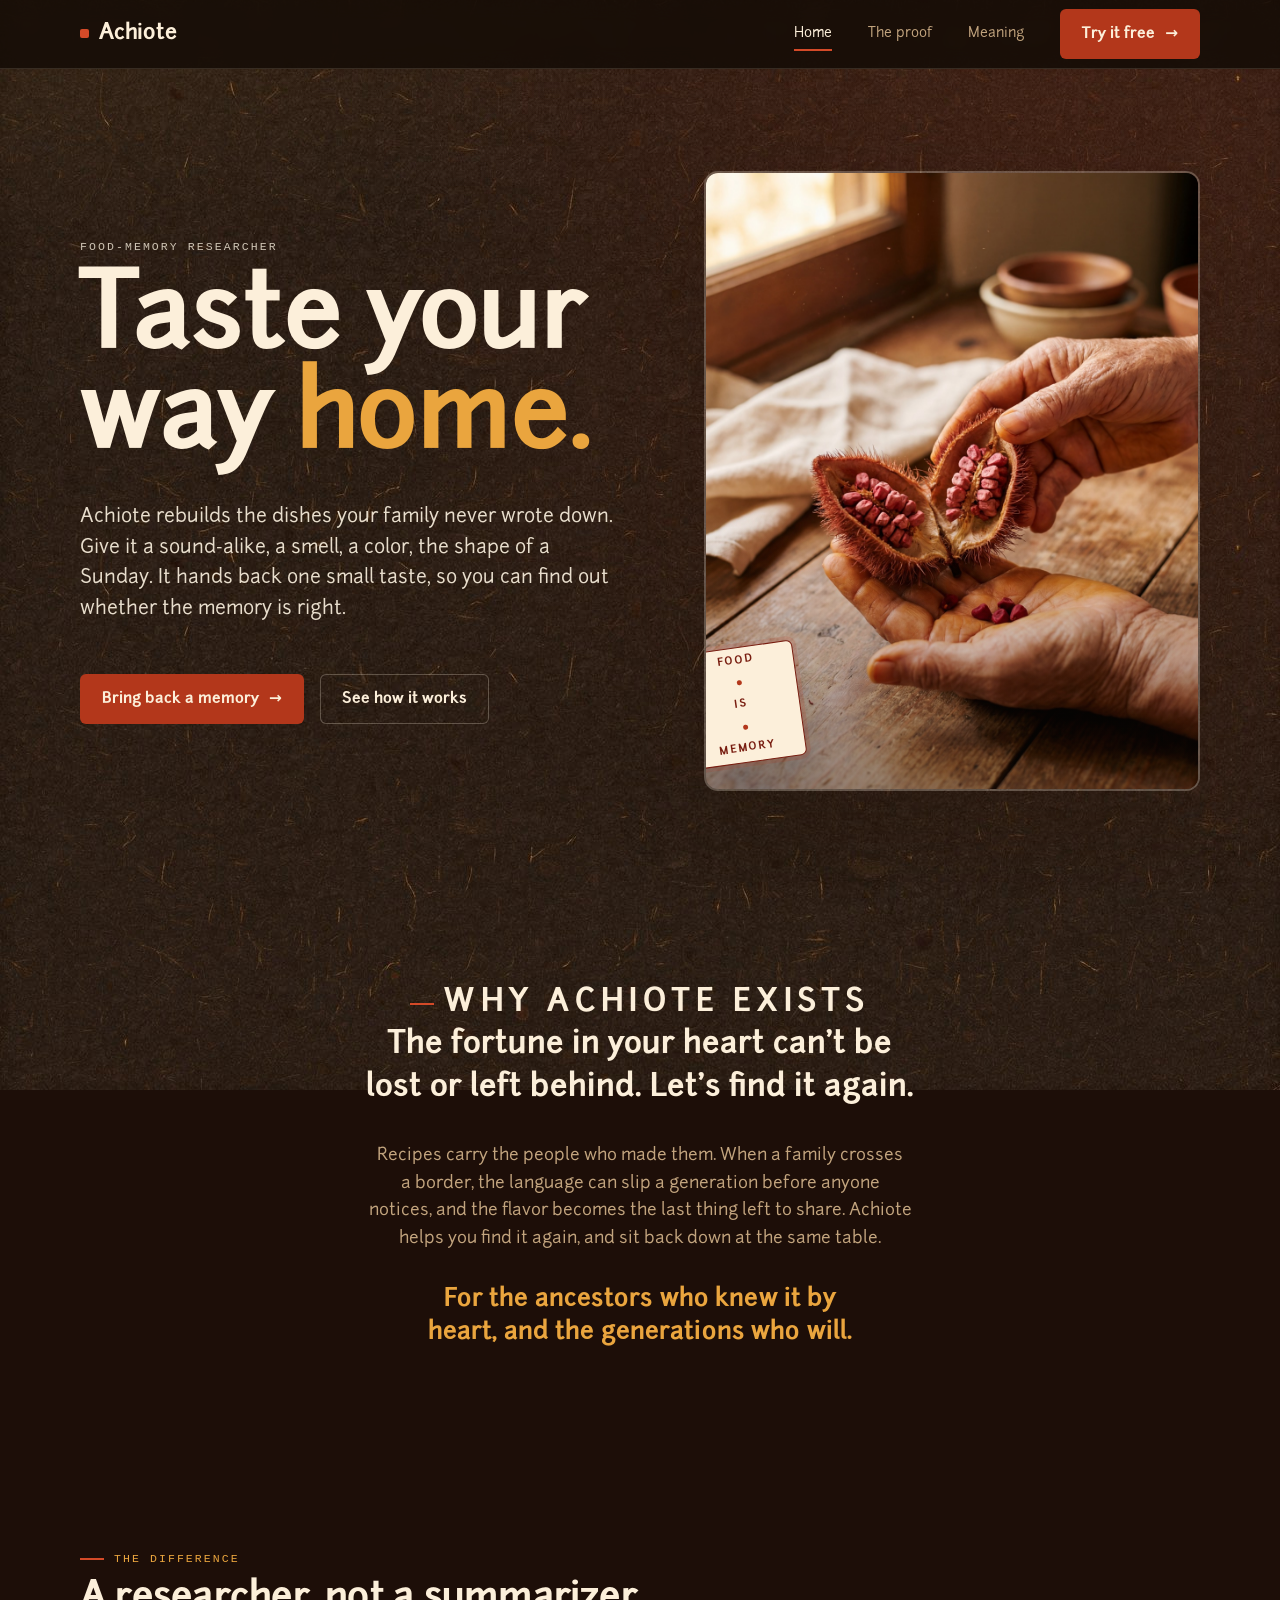
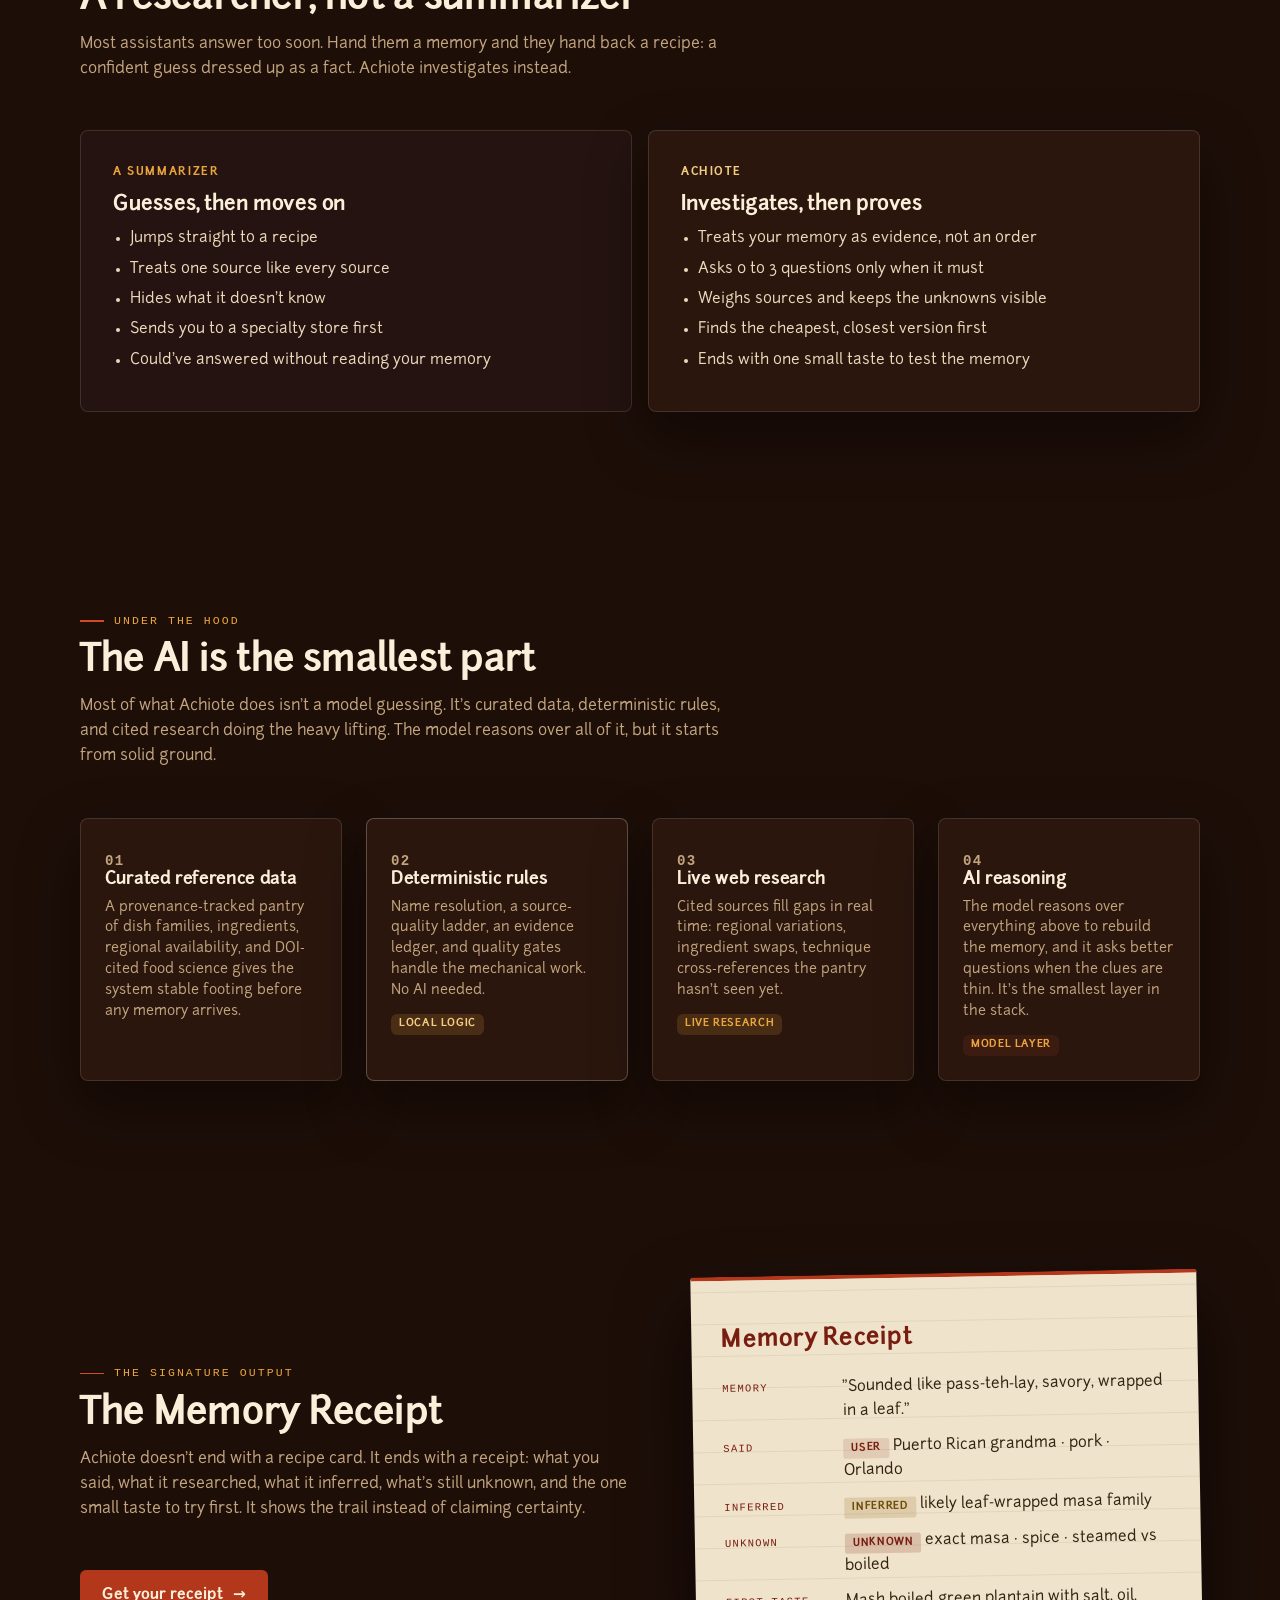
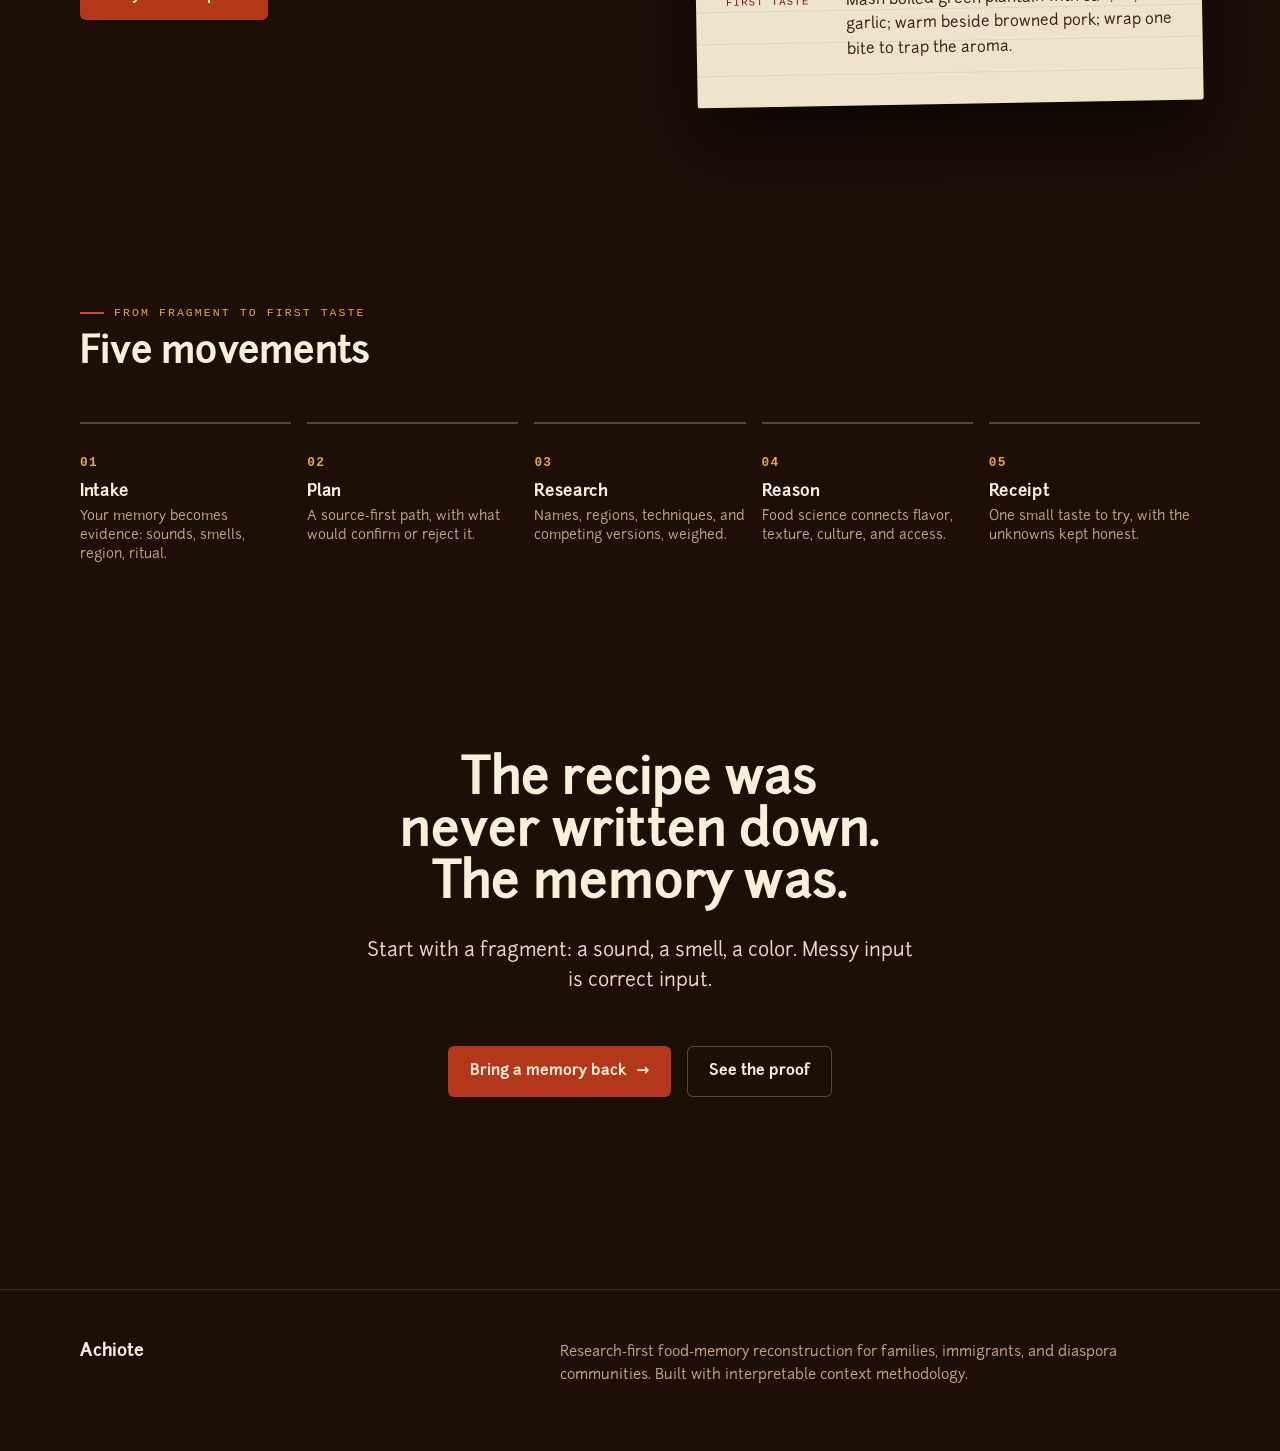
==== index.html @ 646c97ef "Ship dark Junction redesign, humanized copy, food-safety guardrails, Codex handoff - Full dark/warm " ====
<!doctype html>
<html lang="en" data-theme="light">
<head>
  <meta charset="utf-8" />
  <meta name="viewport" content="width=device-width, initial-scale=1" />
  <title>Achiote: bring a memory back to the table</title>
  <meta name="description" content="Achiote is a food-memory researcher. It rebuilds the dishes your family never wrote down, starting from a sound-alike, a smell, or a color. Then it gives you one small taste to find out whether the memory is right." />
  <link rel="canonical" href="https://achiote.kyanitelabs.tech/" />
  <meta property="og:title" content="Achiote: bring a memory back to the table" />
  <meta property="og:description" content="A food-memory researcher that investigates what you remember instead of guessing a recipe." />
  <meta property="og:type" content="website" />
  <meta property="og:url" content="https://achiote.kyanitelabs.tech/" />
  <meta property="og:image" content="https://achiote.kyanitelabs.tech/og-image.jpg" />
  <link rel="icon" href="proof/favicon.svg" />
  <link rel="preload" href="proof/fonts/junction-bold.woff2" as="font" type="font/woff2" crossorigin>
  <link rel="preload" href="proof/images/bg-texture.jpg?v=2" as="image">
  <link rel="stylesheet" href="site.css?v=7" />
  <style>
    /* ---------- Landing-specific ---------- */
    .hero {
      position: relative;
      overflow: hidden;
      padding: clamp(56px, 8vw, 104px) 0 var(--s9);
      background:
        radial-gradient(72% 95% at 86% 28%, rgba(179, 55, 27, 0.13), transparent 78%);
      color: var(--text-1);
    }
    .hero-grid {
      display: grid;
      grid-template-columns: minmax(0, 1.05fr) minmax(300px, 0.95fr);
      gap: clamp(34px, 6vw, 80px);
      align-items: center;
    }
    .hero h1 {
      margin: var(--s4) 0 0;
      font-size: clamp(3.4rem, 8.4vw, 6.6rem);
      font-weight: 700;
      line-height: 0.94;
      letter-spacing: -0.02em;
      color: var(--text-0);
    }
    .hero h1 em { font-weight: 700; color: var(--gold); }
    .hero .eyebrow { color: rgba(253, 243, 225, 0.78); }
    .hero .lead { max-width: 540px; margin: var(--s6) 0 0; color: rgba(253, 243, 225, 0.9); }
    .hero-cta { display: flex; gap: var(--s4); flex-wrap: wrap; margin-top: var(--s7); }
    /* hero uses the standard dark-system buttons from site.css */
    .hero-figure {
      position: relative;
      aspect-ratio: 4 / 5;
      border-radius: var(--r-lg);
      overflow: hidden;
      box-shadow: 0 40px 90px rgba(36, 23, 12, 0.28);
      border: 2px solid rgba(253, 243, 225, 0.25);
    }
    .hero-figure img { width: 100%; height: 100%; object-fit: cover; }
    .hero-figure::after {
      content: "";
      position: absolute; inset: 0;
      z-index: 2;
      background: linear-gradient(180deg, rgba(20,14,8,0) 55%, rgba(20,14,8,0.35) 100%);
    }
    .hero-seal {
      position: absolute;
      z-index: 3;
      left: -22px; bottom: 26px;
      width: 116px; height: 116px;
      display: grid; place-items: center; gap: 2px;
      border: 1.5px solid var(--achiote-deep);
      border-radius: var(--r-btn);
      background: var(--text-0);
      box-shadow: 0 0 0 4px rgba(179, 53, 26, 0.16), 0 18px 40px rgba(36,23,12,0.18);
      color: var(--achiote-deep);
      font-size: 0.66rem; font-weight: 700; letter-spacing: 0.18em;
      line-height: 1.5; text-align: center; text-transform: uppercase;
      transform: rotate(-8deg);
    }
    .hero-seal span { width: 5px; height: 5px; border-radius: 999px; background: var(--achiote); }

    /* Mission */
    .mission { text-align: center; }
    .mission p {
      max-width: 760px; margin: 0 auto;
      font-family: var(--font-display);
      font-optical-sizing: auto;
      font-size: clamp(1.35rem, 2.7vw, 1.95rem);
      font-weight: 700;
      line-height: 1.36;
      color: var(--text-0);
      text-wrap: balance;
    }
    .mission p.mission-sub { max-width: 56ch; margin: var(--s6) auto 0; font-family: var(--font-body); font-weight: 400; font-size: 1.0625rem; line-height: 1.62; color: var(--text-2); }
    .mission .signoff { margin-top: var(--s6); font-family: var(--font-display); font-weight: 700; font-size: clamp(1.2rem, 2.6vw, 1.55rem); letter-spacing: 0.005em; color: var(--gold); line-height: 1.32; text-wrap: balance; }

    /* Contrast: summarizer vs researcher */
    .contrast { display: grid; grid-template-columns: 1fr 1fr; gap: var(--s4); margin-top: var(--s7); }
    .contrast .card { border-radius: var(--r-md); padding: clamp(22px, 3vw, 32px); border: 1px solid var(--line); }
    .card-bad { background: #241310; }
    .card-good { background: var(--card); box-shadow: 0 24px 60px rgba(0,0,0,0.4); }
    .card-tag { font-size: 0.72rem; font-weight: 700; letter-spacing: 0.14em; text-transform: uppercase; margin: 0 0 var(--s3); }
    .card-bad .card-tag { color: var(--gold); }
    .card-good .card-tag { color: var(--gold-soft); }
    .card h3 { margin: 0 0 var(--s3); font-size: 1.3rem; font-weight: 700; }
    .card ul { margin: 0; padding-left: 1.1em; color: var(--text-1); font-size: 0.95rem; }
    .card ul li { margin: 6px 0; }

    /* Memory Receipt centerpiece */
    .receipt-feature { display: grid; grid-template-columns: minmax(0,1fr) minmax(280px,0.92fr); gap: clamp(28px,5vw,64px); align-items: center; }
    .receipt-paper {
      position: relative;
      padding: var(--s7) 30px var(--s6);
      background:
        repeating-linear-gradient(0deg, transparent 0 31px, rgba(43, 26, 15, 0.07) 31px 32px),
        #efe3cb;
      color: #2a1a0f;
      border-top: 4px solid var(--achiote);
      border-radius: var(--r-xs);
      box-shadow: 0 34px 70px rgba(0, 0, 0, 0.55);
      transform: rotate(-1deg);
    }
    .receipt-paper h3 { margin: 0 0 var(--s5); font-size: 1.5rem; font-weight: 700; color: var(--achiote-deep); letter-spacing: 0.01em; }
    .receipt-row { display: grid; grid-template-columns: 104px 1fr; gap: var(--s4); margin: 11px 0; font-size: 0.95rem; }
    .receipt-row strong { color: var(--achiote-deep); font-family: var(--font-mono); font-size: 0.66rem; font-weight: 500; letter-spacing: 0.12em; text-transform: uppercase; padding-top: 0.3em; }
    .receipt-row .v { color: #33220f; }
    .script { font-family: var(--font-display); font-style: italic; color: var(--achiote-deep); }
    .tag-pill { display:inline-block; font-size: 0.66rem; font-weight: 700; letter-spacing: 0.06em; text-transform: uppercase; padding: 2px 8px; border-radius: var(--r-xs); }
    .t-said { background: rgba(123, 29, 16, 0.12); color: var(--achiote-deep); }
    .t-inf { background: rgba(138, 94, 16, 0.18); color: #6e4a08; }
    .t-unk { background: rgba(123, 29, 16, 0.18); color: var(--achiote-deep); }

    /* Architecture pipeline */
    .arch-grid { display: grid; grid-template-columns: repeat(4, 1fr); gap: var(--s5); margin-top: var(--s7); }
    .arch-card { position: relative; padding: var(--s6) var(--s5) var(--s5); border-radius: var(--r-md); border: 1px solid var(--line); background: var(--card); box-shadow: 0 24px 60px rgba(0,0,0,0.4); }
    .arch-card.arch-highlight { border-color: var(--line-strong); box-shadow: 0 24px 60px rgba(0,0,0,0.4); }
    .arch-num { margin: 0 0 var(--s2); font-family: var(--font-mono); font-variant-numeric: tabular-nums; font-size: 0.8rem; font-weight: 700; color: var(--gold); letter-spacing: 0.1em; }
    .arch-card h4 { margin: 0 0 var(--s2); font-size: 1.1rem; font-weight: 700; }
    .arch-card p { margin: 0; color: var(--text-2); font-size: 0.88rem; line-height: 1.48; }
    .arch-card .arch-tag { display: inline-block; margin-top: var(--s3); font-size: 0.66rem; font-weight: 700; letter-spacing: 0.06em; text-transform: uppercase; padding: 2px 8px; border-radius: var(--r-btn); }
    .arch-tag-deterministic { background: rgba(234,165,62,0.16); color: var(--gold-soft); }
    .arch-tag-live { background: rgba(231,162,60,0.16); color: var(--gold); }
    .arch-tag-ai { background: rgba(216, 71, 42, 0.10); color: var(--gold); }

    /* Workflow movements */
    .movements { display: grid; grid-template-columns: repeat(5, 1fr); gap: var(--s4); margin-top: var(--s7); counter-reset: mv; }
    .movement { position: relative; padding-top: var(--s5); border-top: 2px solid var(--line-strong); }
    .movement::before { counter-increment: mv; content: counter(mv, decimal-leading-zero); font-family: var(--font-mono); font-variant-numeric: tabular-nums; font-size: 0.8rem; font-weight: 700; color: var(--gold); letter-spacing: 0.1em; }
    .movement h4 { margin: var(--s2) 0 6px; font-size: 1.05rem; font-weight: 700; }
    .movement p { margin: 0; color: var(--text-2); font-size: 0.85rem; line-height: 1.4; }

    /* Closing CTA */
    .closing { text-align: center; }
    .closing h2 { font-size: clamp(2rem, 4.4vw, 3.2rem); font-weight: 700; letter-spacing: -0.015em; margin: 0 auto; max-width: 16ch; line-height: 1.02; }
    .closing .lead { max-width: 560px; margin: var(--s5) auto 0; }
    .closing .hero-cta { justify-content: center; }

    @media (max-width: 900px) {
      .hero-grid, .receipt-feature { grid-template-columns: 1fr; }
      .hero-figure { aspect-ratio: 16/10; }
      .contrast { grid-template-columns: 1fr; }
      .arch-grid { grid-template-columns: 1fr 1fr; }
      .movements { grid-template-columns: 1fr 1fr; }
    }
    @media (max-width: 560px) {
      .arch-grid { grid-template-columns: 1fr; }
      .movements { grid-template-columns: 1fr; }
      .receipt-row { grid-template-columns: 1fr; gap: 2px; }
      .receipt-paper { transform: none; padding: var(--s6) 20px; }
    }
  </style>
</head>
<body>
  <a class="skip-link" href="#main">Skip to content</a>
  <header class="site-header">
    <div class="container nav">
      <a class="brand" href="/"><span class="dot" aria-hidden="true"></span>Achiote</a>
      <nav class="nav-links" aria-label="Primary">
        <a href="/" aria-current="page">Home</a>
        <a href="week6.html">The proof</a>
        <a href="meaning.html">Meaning</a>
        <a class="btn btn-primary" href="app.html">Try it free <span class="arrow" aria-hidden="true">&rarr;</span></a>
      </nav>
    </div>
  </header>

  <main id="main">
    <!-- HERO -->
    <section class="hero">
      <div class="container hero-grid">
        <div>
          <p class="eyebrow">Food-memory researcher</p>
          <h1>Taste your<br />way <em>home.</em></h1>
          <p class="lead">Achiote rebuilds the dishes your family never wrote down. Give it a sound-alike, a smell, a color, the shape of a Sunday. It hands back one small taste, so you can find out whether the memory is right.</p>
          <div class="hero-cta">
            <a class="btn btn-primary" href="app.html">Bring back a memory <span class="arrow" aria-hidden="true">&rarr;</span></a>
            <a class="btn btn-ghost" href="#how">See how it works</a>
          </div>
        </div>
        <div class="hero-figure">
          <img src="proof/images/achiote-hands.jpg" alt="A grandmother's hands opening an achiote pod, revealing the red seeds that color and flavor home kitchens." />
          <div class="hero-seal" aria-hidden="true">Food<span></span>is<span></span>memory</div>
        </div>
      </div>
    </section>

    <!-- MISSION -->
    <section class="section mission">
      <div class="container">
        <p class="kicker" style="justify-content:center">Why Achiote exists</p>
        <p>The fortune in your heart can't be lost or left behind. Let's find it again.</p>
        <p class="mission-sub">Recipes carry the people who made them. When a family crosses a border, the language can slip a generation before anyone notices, and the flavor becomes the last thing left to share. Achiote helps you find it again, and sit back down at the same table.</p>
        <p class="signoff">For the ancestors who knew it by heart, and the generations who will.</p>
      </div>
    </section>

    <!-- RESEARCHER NOT SUMMARIZER -->
    <section class="section" id="how">
      <div class="container">
        <p class="kicker">The difference</p>
        <h2 class="section-title">A researcher, not a summarizer</h2>
        <p class="section-copy">Most assistants answer too soon. Hand them a memory and they hand back a recipe: a confident guess dressed up as a fact. Achiote investigates instead.</p>
        <div class="contrast">
          <div class="card card-bad">
            <p class="card-tag">A summarizer</p>
            <h3>Guesses, then moves on</h3>
            <ul>
              <li>Jumps straight to a recipe</li>
              <li>Treats one source like every source</li>
              <li>Hides what it doesn't know</li>
              <li>Sends you to a specialty store first</li>
              <li>Could've answered without reading your memory</li>
            </ul>
          </div>
          <div class="card card-good">
            <p class="card-tag">Achiote</p>
            <h3>Investigates, then proves</h3>
            <ul>
              <li>Treats your memory as evidence, not an order</li>
              <li>Asks 0 to 3 questions only when it must</li>
              <li>Weighs sources and keeps the unknowns visible</li>
              <li>Finds the cheapest, closest version first</li>
              <li>Ends with one small taste to test the memory</li>
            </ul>
          </div>
        </div>
      </div>
    </section>

    <!-- ARCHITECTURE PIPELINE -->
    <section class="section" id="architecture">
      <div class="container">
        <p class="kicker">Under the hood</p>
        <h2 class="section-title">The AI is the smallest part</h2>
        <p class="section-copy">Most of what Achiote does isn't a model guessing. It's curated data, deterministic rules, and cited research doing the heavy lifting. The model reasons over all of it, but it starts from solid ground.</p>
        <div class="arch-grid">
          <div class="arch-card">
            <p class="arch-num">01</p>
            <h4>Curated reference data</h4>
            <p>A provenance-tracked pantry of dish families, ingredients, regional availability, and DOI-cited food science gives the system stable footing before any memory arrives.</p>
          </div>
          <div class="arch-card arch-highlight">
            <p class="arch-num">02</p>
            <h4>Deterministic rules</h4>
            <p>Name resolution, a source-quality ladder, an evidence ledger, and quality gates handle the mechanical work. No AI needed.</p>
            <span class="arch-tag arch-tag-deterministic">Local logic</span>
          </div>
          <div class="arch-card">
            <p class="arch-num">03</p>
            <h4>Live web research</h4>
            <p>Cited sources fill gaps in real time: regional variations, ingredient swaps, technique cross-references the pantry hasn't seen yet.</p>
            <span class="arch-tag arch-tag-live">Live research</span>
          </div>
          <div class="arch-card">
            <p class="arch-num">04</p>
            <h4>AI reasoning</h4>
            <p>The model reasons over everything above to rebuild the memory, and it asks better questions when the clues are thin. It's the smallest layer in the stack.</p>
            <span class="arch-tag arch-tag-ai">Model layer</span>
          </div>
        </div>
      </div>
    </section>

    <!-- MEMORY RECEIPT -->
    <section class="section">
      <div class="container">
        <div class="receipt-feature">
          <div>
            <p class="kicker">The signature output</p>
            <h2 class="section-title">The Memory Receipt</h2>
            <p class="section-copy">Achiote doesn't end with a recipe card. It ends with a receipt: what you said, what it researched, what it inferred, what's still unknown, and the one small taste to try first. It shows the trail instead of claiming certainty.</p>
            <div class="hero-cta">
              <a class="btn btn-primary" href="app.html">Get your receipt <span class="arrow" aria-hidden="true">&rarr;</span></a>
            </div>
          </div>
          <div class="receipt-paper" role="img" aria-label="Example Memory Receipt for a remembered dish">
            <h3>Memory Receipt</h3>
            <div class="receipt-row"><strong>Memory</strong><span class="v script">"Sounded like pass-teh-lay, savory, wrapped in a leaf."</span></div>
            <div class="receipt-row"><strong>Said</strong><span class="v"><span class="tag-pill t-said">user</span> Puerto Rican grandma · pork · Orlando</span></div>
            <div class="receipt-row"><strong>Inferred</strong><span class="v"><span class="tag-pill t-inf">inferred</span> likely leaf-wrapped masa family</span></div>
            <div class="receipt-row"><strong>Unknown</strong><span class="v"><span class="tag-pill t-unk">unknown</span> exact masa · spice · steamed vs boiled</span></div>
            <div class="receipt-row"><strong>First taste</strong><span class="v script">Mash boiled green plantain with salt, oil, garlic; warm beside browned pork; wrap one bite to trap the aroma.</span></div>
          </div>
        </div>
      </div>
    </section>

    <!-- WORKFLOW -->
    <section class="section">
      <div class="container">
        <p class="kicker">From fragment to first taste</p>
        <h2 class="section-title">Five movements</h2>
        <div class="movements">
          <div class="movement"><h4>Intake</h4><p>Your memory becomes evidence: sounds, smells, region, ritual.</p></div>
          <div class="movement"><h4>Plan</h4><p>A source-first path, with what would confirm or reject it.</p></div>
          <div class="movement"><h4>Research</h4><p>Names, regions, techniques, and competing versions, weighed.</p></div>
          <div class="movement"><h4>Reason</h4><p>Food science connects flavor, texture, culture, and access.</p></div>
          <div class="movement"><h4>Receipt</h4><p>One small taste to try, with the unknowns kept honest.</p></div>
        </div>
      </div>
    </section>

    <!-- CLOSING -->
    <section class="section closing">
      <div class="container">
        <h2>The recipe was never written down. The memory was.</h2>
        <p class="lead">Start with a fragment: a sound, a smell, a color. Messy input is correct input.</p>
        <div class="hero-cta">
          <a class="btn btn-primary" href="app.html">Bring a memory back <span class="arrow" aria-hidden="true">&rarr;</span></a>
          <a class="btn btn-ghost" href="week6.html">See the proof</a>
        </div>
      </div>
    </section>
  </main>

  <footer class="site-footer">
    <div class="container">
      <span class="footer-brand">Achiote</span>
      <p>Research-first food-memory reconstruction for families, immigrants, and diaspora communities. Built with interpretable context methodology.</p>
    </div>
  </footer>
  <script src="reveal.js" defer></script>
</body>
</html>
---- site.css ----
/* ============================================================
   ACHIOTE, shared design system  (dark · warm · achiote-true)
   One token set across landing, app, Meaning, and the Week 6 page.
   Display + body: Junction (League of Moveable Type, OFL, self-hosted).
   Cream is the ink; the whole surface is dark warm mahogany.
   ============================================================ */

/* ---------- Fonts: Junction (self-hosted woff2, OFL) ---------- */
@font-face {
  font-family: "Junction";
  src: url("proof/fonts/junction-regular.woff2") format("woff2");
  font-weight: 400; font-style: normal; font-display: swap;
}
@font-face {
  font-family: "Junction";
  src: url("proof/fonts/junction-light.woff2") format("woff2");
  font-weight: 300; font-style: normal; font-display: swap;
}
@font-face {
  font-family: "Junction";
  src: url("proof/fonts/junction-bold.woff2") format("woff2");
  font-weight: 700; font-style: normal; font-display: swap;
}
/* Metric-matched fallback (Arial tuned to Junction: upm1000, xH .55, asc/desc .75/.25)
   → the swap causes ZERO layout shift (CLS). */
@font-face {
  font-family: "Junction Fallback";
  src: local("Arial"), local("Helvetica Neue"), local("Helvetica");
  size-adjust: 106%;
  ascent-override: 75%;
  descent-override: 25%;
  line-gap-override: 0%;
}

/* ---------- Design tokens ---------- */
:root {
  /* Grounds, warm charred mahogany */
  --bg-0: #1d0e08;
  --bg-1: #2a160d;
  --bg-2: #3a2013;
  --seed: #571208;

  /* Achiote, the brand red (deeper than pumpkin) */
  --achiote: #b3371b;
  --achiote-bright: #d44a28;
  --achiote-deep: #781d10;

  /* Text, cream on dark */
  --text-0: #fcefda;   /* headings */
  --text-1: #ecd8ba;   /* body */
  --text-2: #c2a47e;   /* muted / labels */

  /* Turmeric gold spark (on dark only, never as text on red) */
  --gold: #eaa53e;
  --gold-soft: #f4cd82;

  /* Lines & surfaces */
  --line: rgba(252, 239, 218, 0.13);
  --line-strong: rgba(252, 239, 218, 0.26);
  --card: var(--bg-1);

  /* Fonts */
  --font-display: "Junction", "Junction Fallback", "Arial Narrow", system-ui, sans-serif;
  --font-body: "Junction", "Junction Fallback", system-ui, sans-serif;
  --font-mono: ui-monospace, "SF Mono", "SFMono-Regular", Menlo, Consolas, monospace;

  /* Spacing (8pt) */
  --s1: 4px; --s2: 8px; --s3: 12px; --s4: 16px; --s5: 24px;
  --s6: 32px; --s7: 48px; --s8: 64px; --s9: 96px; --s10: 128px;

  /* Radii, NO pills. 6px buttons, modest cards. */
  --r-xs: 2px; --r-sm: 4px; --r-btn: 6px; --r-md: 8px; --r-lg: 14px;

  /* Motion */
  --ease: cubic-bezier(0.22, 0.61, 0.36, 1);
  --dur: 180ms;

  --maxw: 1120px;

  /* Fluid type scale (~Major Third), every size wraps a rem term so zoom works */
  --step--1: clamp(0.78rem, 0.74rem + 0.18vw, 0.875rem);
  --step-0:  clamp(1rem,    0.97rem + 0.16vw, 1.0625rem);  /* body */
  --step-1:  clamp(1.15rem, 1.09rem + 0.30vw, 1.3rem);
  --step-2:  clamp(1.4rem,  1.28rem + 0.60vw, 1.75rem);
  --step-3:  clamp(1.7rem,  1.45rem + 1.20vw, 2.4rem);
  --measure: 66ch;

  color-scheme: dark;
  font-family: var(--font-body);
}

/* ---------- Reset & base ---------- */
* { box-sizing: border-box; }

html {
  min-width: 320px;
  background: var(--bg-0);
  scroll-behavior: smooth;
  -webkit-text-size-adjust: 100%;
}

body {
  margin: 0;
  color: var(--text-1);
  background-color: var(--bg-0);
  background-image:
    radial-gradient(120% 80% at 85% -10%, rgba(179, 55, 27, 0.10), transparent 60%),
    radial-gradient(90% 60% at 6% -4%, rgba(234, 165, 62, 0.07), transparent 55%),
    url("proof/images/bg-texture.jpg?v=2");
  background-repeat: no-repeat, no-repeat, no-repeat;
  background-size: auto, auto, cover;
  background-position: center, center, center;
  background-attachment: fixed, fixed, fixed;
  font-size: var(--step-0);
  line-height: 1.6;
  font-synthesis: none;            /* never fake bold/italic */
  -webkit-font-smoothing: antialiased;
  text-rendering: optimizeLegibility;
}

p, li, blockquote { text-wrap: pretty; }

a { color: inherit; text-decoration: none; }
img { max-width: 100%; display: block; }

@media (prefers-reduced-motion: reduce) {
  html { scroll-behavior: auto; }
  *, *::before, *::after {
    animation-duration: 0.001ms !important;
    transition-duration: 0.001ms !important;
  }
}

a:focus-visible, button:focus-visible {
  outline: 2px solid var(--gold);
  outline-offset: 3px;
  border-radius: var(--r-xs);
}

/* ---------- Layout ---------- */
.container { width: min(var(--maxw), calc(100% - 48px)); margin: 0 auto; }

.skip-link {
  position: absolute; left: var(--s4); top: -64px; z-index: 50;
  padding: 10px 18px; border-radius: var(--r-sm);
  background: var(--achiote); color: var(--text-0);
  font-size: 0.85rem; font-weight: 700;
  transition: top var(--dur) var(--ease);
}
.skip-link:focus { top: var(--s3); }

/* ---------- Display type (Junction bold) ---------- */
h1, h2, h3, h4 {
  font-family: var(--font-display);
  font-weight: 700;
  line-height: 1.04;
  letter-spacing: -0.02em;
  text-wrap: balance;
  color: var(--text-0);
  margin: 0;
}

.kicker {
  margin: 0 0 var(--s3); display: inline-flex; align-items: center; gap: 10px;
  font-family: var(--font-mono);
  color: var(--gold);
  font-size: 0.72rem; font-weight: 500; letter-spacing: 0.18em; text-transform: uppercase;
}
.kicker::before { content: ""; width: 24px; height: 1.5px; background: var(--achiote-bright); }

.eyebrow {
  margin: 0 0 var(--s4); color: var(--text-2);
  font-family: var(--font-mono);
  font-size: 0.72rem; font-weight: 500; letter-spacing: 0.18em; text-transform: uppercase;
}

.lead { color: var(--text-1); font-size: clamp(1.04rem, 1.7vw, 1.2rem); line-height: 1.6; }

/* ---------- Header / nav ---------- */
.site-header {
  position: sticky; top: 0; z-index: 20;
  background: rgba(20, 11, 6, 0.82);
  backdrop-filter: blur(10px);
  border-bottom: 1px solid var(--line);
}
.nav {
  min-height: 68px; display: flex; align-items: center; justify-content: space-between;
  gap: var(--s6); color: var(--text-1);
}
.brand {
  display: inline-flex; align-items: center; gap: 10px;
  font-family: var(--font-display); font-weight: 700; font-size: 1.35rem;
  letter-spacing: -0.01em; color: var(--text-0);
}
.brand .dot { width: 9px; height: 9px; border-radius: 2px; background: var(--achiote-bright); align-self: center; }
.nav-links {
  display: flex; align-items: center; gap: clamp(16px, 3vw, 36px);
  font-size: 0.86rem; font-weight: 400;
}
.nav-links a:not(.btn) {
  position: relative; padding: 6px 0; color: var(--text-2);
  transition: color var(--dur) var(--ease);
}
.nav-links a:not(.btn)::after {
  content: ""; position: absolute; left: 0; right: 0; bottom: 0; height: 2px;
  background: var(--achiote-bright); transform: scaleX(0); transform-origin: left;
  transition: transform var(--dur) var(--ease);
}
.nav-links a:not(.btn):hover { color: var(--text-0); }
.nav-links a:not(.btn):hover::after,
.nav-links a[aria-current="page"]::after { transform: scaleX(1); }
.nav-links a[aria-current="page"] { color: var(--text-0); }

/* ---------- Buttons (no pills · 6px · all states) ---------- */
.btn {
  display: inline-flex; align-items: center; justify-content: center; gap: 10px;
  width: fit-content; min-height: 48px; padding: 13px 22px;
  border: 0; border-radius: var(--r-btn);
  font-family: var(--font-body); font-size: 0.96rem; font-weight: 700;
  cursor: pointer;
  transition: background var(--dur) var(--ease), transform var(--dur) var(--ease),
              box-shadow var(--dur) var(--ease), color var(--dur) var(--ease);
}
.btn .arrow { display: inline-block; transition: transform var(--dur) var(--ease); }
.btn:hover .arrow { transform: translateX(4px); }

.btn-primary { background: var(--achiote); color: var(--text-0); }
.btn-primary:hover { background: var(--achiote-bright); }
.btn-primary:active { background: var(--achiote-deep); transform: translateY(1px); }

.btn-ghost { background: transparent; color: var(--text-0); box-shadow: inset 0 0 0 1px var(--line-strong); }
.btn-ghost:hover { background: rgba(252, 239, 218, 0.06); box-shadow: inset 0 0 0 1px var(--text-2); }

.btn:disabled, .btn[aria-disabled="true"] { background: #5a3326; color: #a9967f; cursor: not-allowed; transform: none; }

.btn-link {
  min-height: 0; padding: 6px 2px; gap: 8px; background: transparent; color: var(--text-0);
  border-radius: 0; border-bottom: 2px solid transparent; font-weight: 700;
}
.btn-link .arrow { color: var(--achiote-bright); }
.btn-link:hover { border-bottom-color: var(--achiote-bright); }

/* ---------- Sections ---------- */
.section { padding: var(--s9) 0; }
.section-title { font-size: clamp(1.7rem, 3vw, 2.4rem); line-height: 1.04; }
.section-copy { max-width: 660px; margin: var(--s3) 0 0; color: var(--text-2); font-size: 0.98rem; }

.panel {
  padding: clamp(26px, 3.4vw, 40px);
  border: 1px solid var(--line); border-radius: var(--r-md);
  background: var(--bg-1);
}

/* ---------- Footer ---------- */
.site-footer {
  margin-top: var(--s9); padding: var(--s7) 0 var(--s8);
  border-top: 1px solid var(--line); color: var(--text-2); font-size: 0.9rem;
}
.site-footer .container { display: flex; align-items: baseline; justify-content: space-between; gap: var(--s5); flex-wrap: wrap; }
.footer-brand { font-family: var(--font-display); font-weight: 700; font-size: 1.1rem; color: var(--text-0); letter-spacing: -0.01em; }
.site-footer p { margin: 0; max-width: 640px; }

/* ---------- Responsive ---------- */
@media (max-width: 900px) {
  .nav-links a:not(.btn) { display: none; }
  .section { padding: var(--s8) 0; }
}
@media (max-width: 560px) {
  .container { width: min(100% - 32px, var(--maxw)); }
  .nav { min-height: 60px; }
  .brand { font-size: 1.2rem; }
}

/* ---------- Subtle scroll-reveal (progressive enhancement) ---------- */
@media (prefers-reduced-motion: no-preference) {
  .reveal { opacity: 0; transform: translateY(18px); }
  .reveal.in { opacity: 1; transform: none; transition: opacity 0.7s var(--ease), transform 0.7s var(--ease); }
}
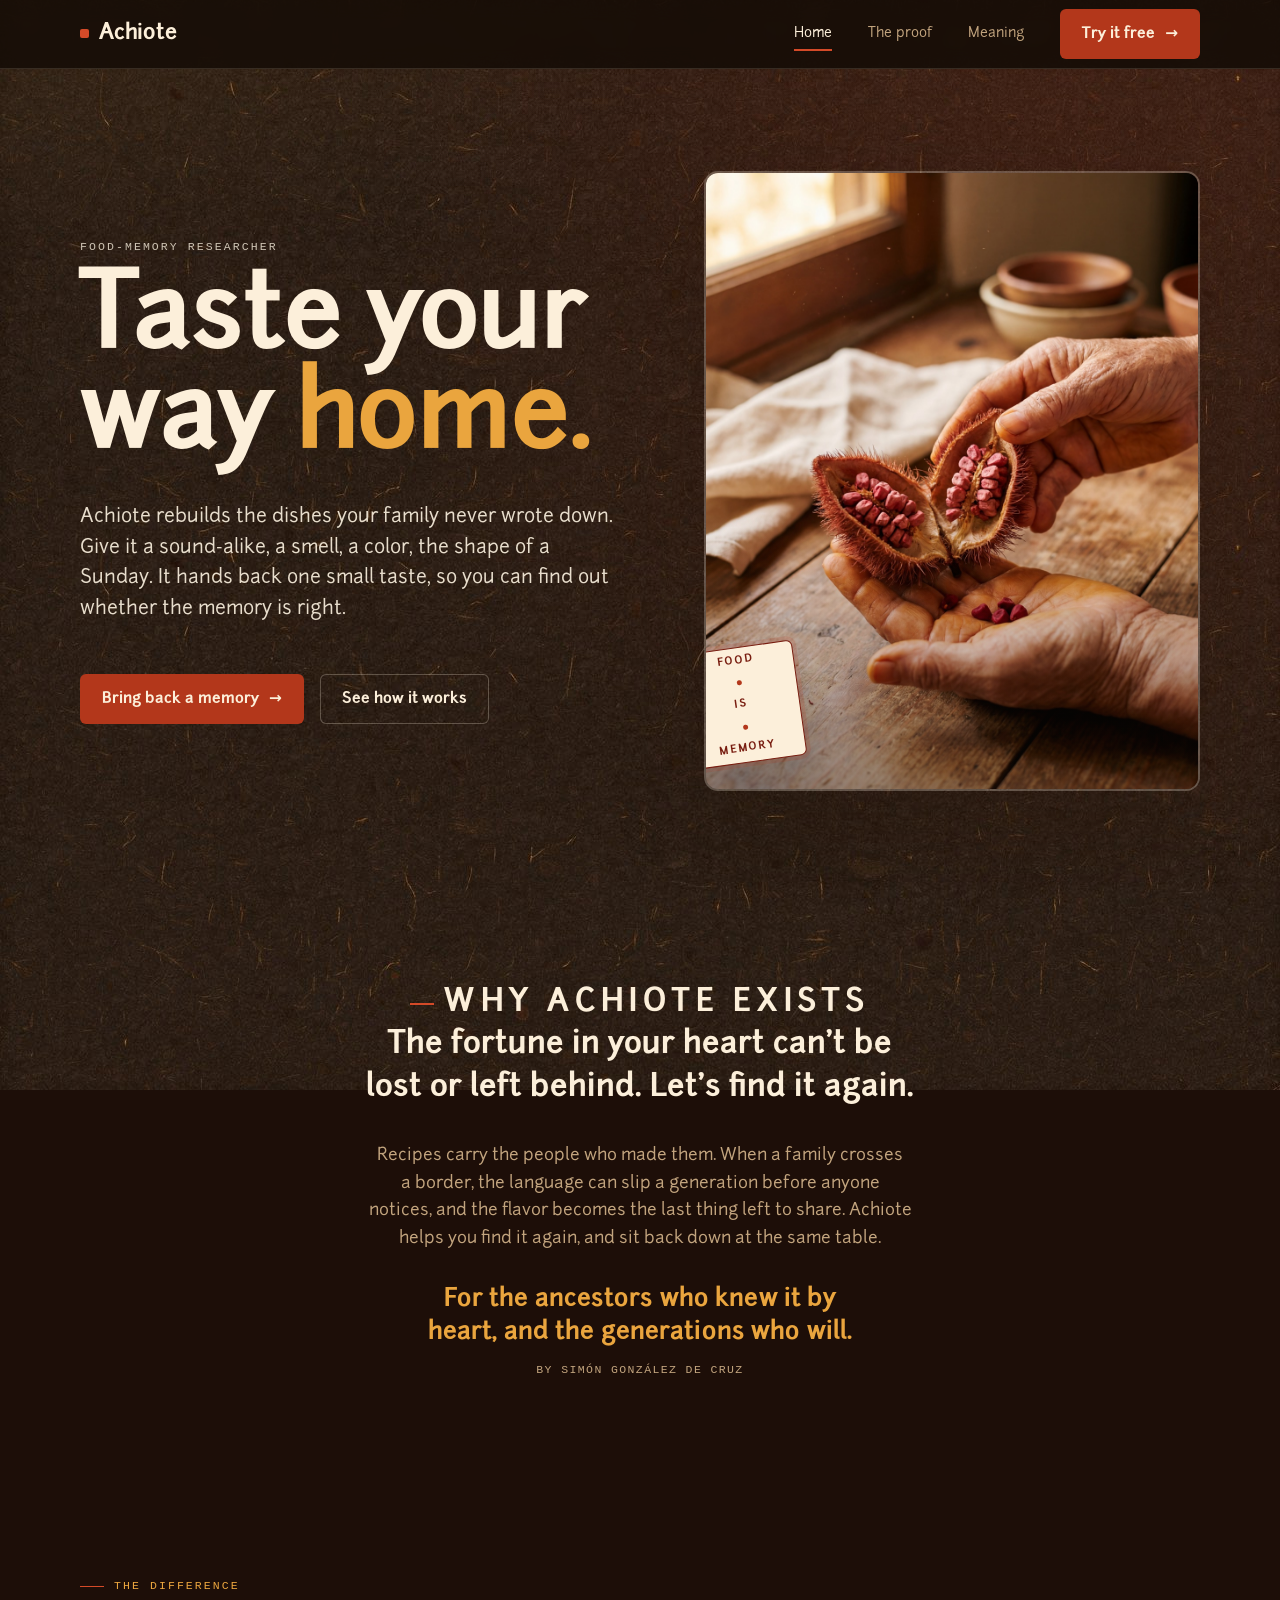
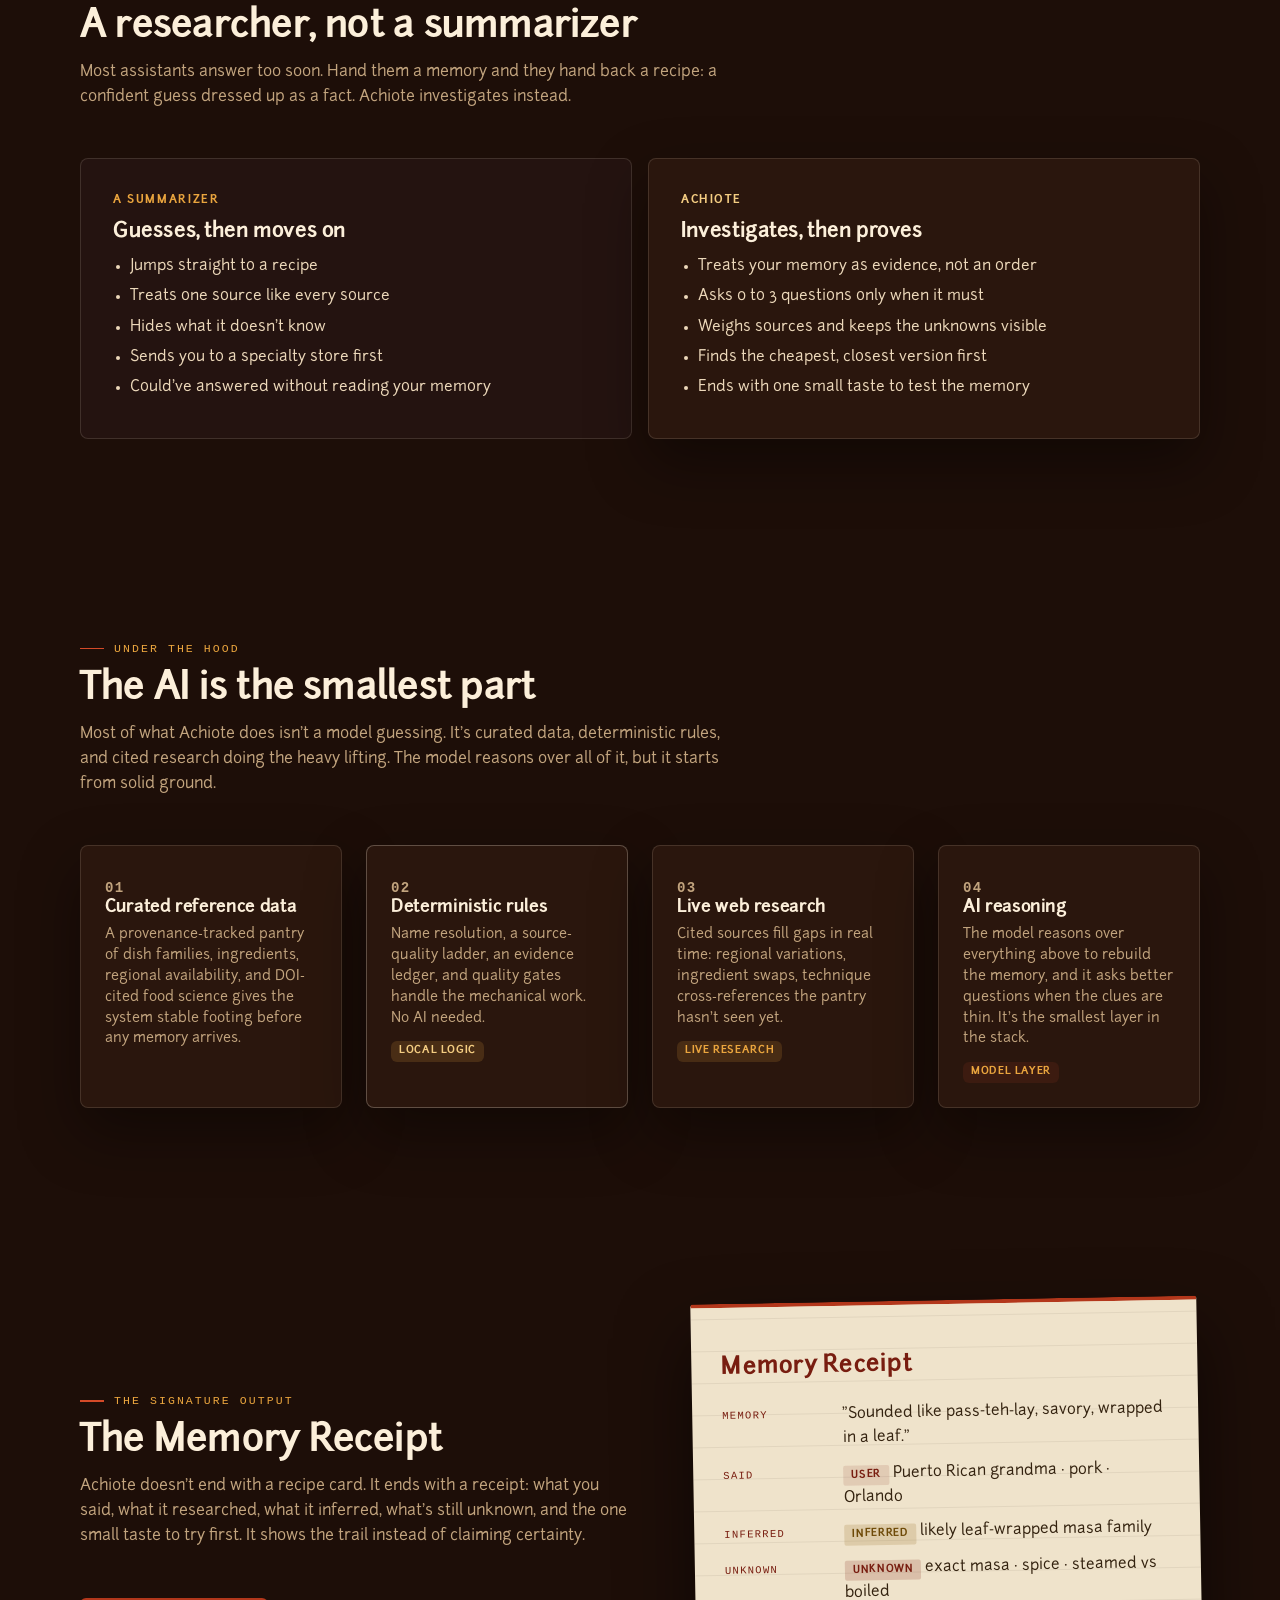
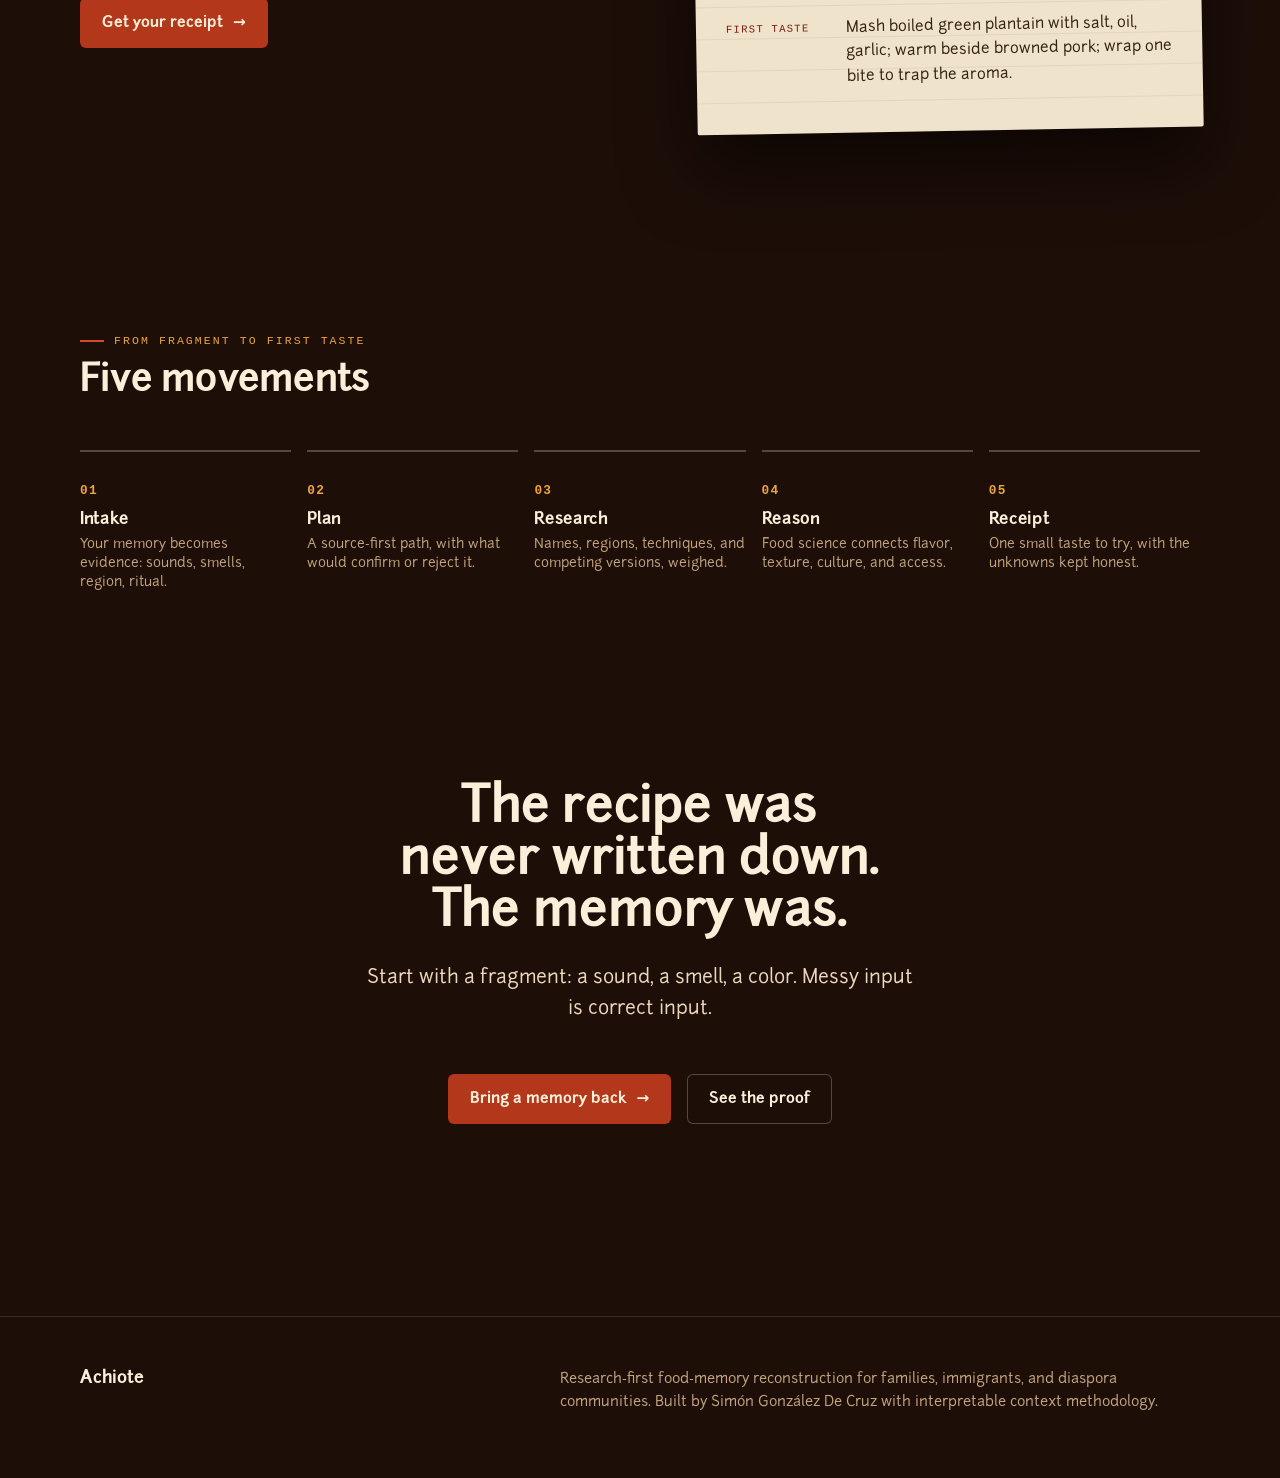
==== commit 3ee6749f: "Polish Achiote submission UI and credit" ====
--- a/index.html
+++ b/index.html
@@ -90,6 +90,7 @@
     }
     .mission p.mission-sub { max-width: 56ch; margin: var(--s6) auto 0; font-family: var(--font-body); font-weight: 400; font-size: 1.0625rem; line-height: 1.62; color: var(--text-2); }
     .mission .signoff { margin-top: var(--s6); font-family: var(--font-display); font-weight: 700; font-size: clamp(1.2rem, 2.6vw, 1.55rem); letter-spacing: 0.005em; color: var(--gold); line-height: 1.32; text-wrap: balance; }
+    .mission .credit { margin-top: var(--s3); font-family: var(--font-mono); font-size: 0.72rem; font-weight: 500; letter-spacing: 0.12em; text-transform: uppercase; color: var(--text-2); }
 
     /* Contrast: summarizer vs researcher */
     .contrast { display: grid; grid-template-columns: 1fr 1fr; gap: var(--s4); margin-top: var(--s7); }
@@ -208,6 +209,7 @@
         <p>The fortune in your heart can't be lost or left behind. Let's find it again.</p>
         <p class="mission-sub">Recipes carry the people who made them. When a family crosses a border, the language can slip a generation before anyone notices, and the flavor becomes the last thing left to share. Achiote helps you find it again, and sit back down at the same table.</p>
         <p class="signoff">For the ancestors who knew it by heart, and the generations who will.</p>
+        <p class="credit">By Simón González De Cruz</p>
       </div>
     </section>
 
@@ -333,7 +335,7 @@
   <footer class="site-footer">
     <div class="container">
       <span class="footer-brand">Achiote</span>
-      <p>Research-first food-memory reconstruction for families, immigrants, and diaspora communities. Built with interpretable context methodology.</p>
+      <p>Research-first food-memory reconstruction for families, immigrants, and diaspora communities. Built by Simón González De Cruz with interpretable context methodology.</p>
     </div>
   </footer>
   <script src="reveal.js" defer></script>
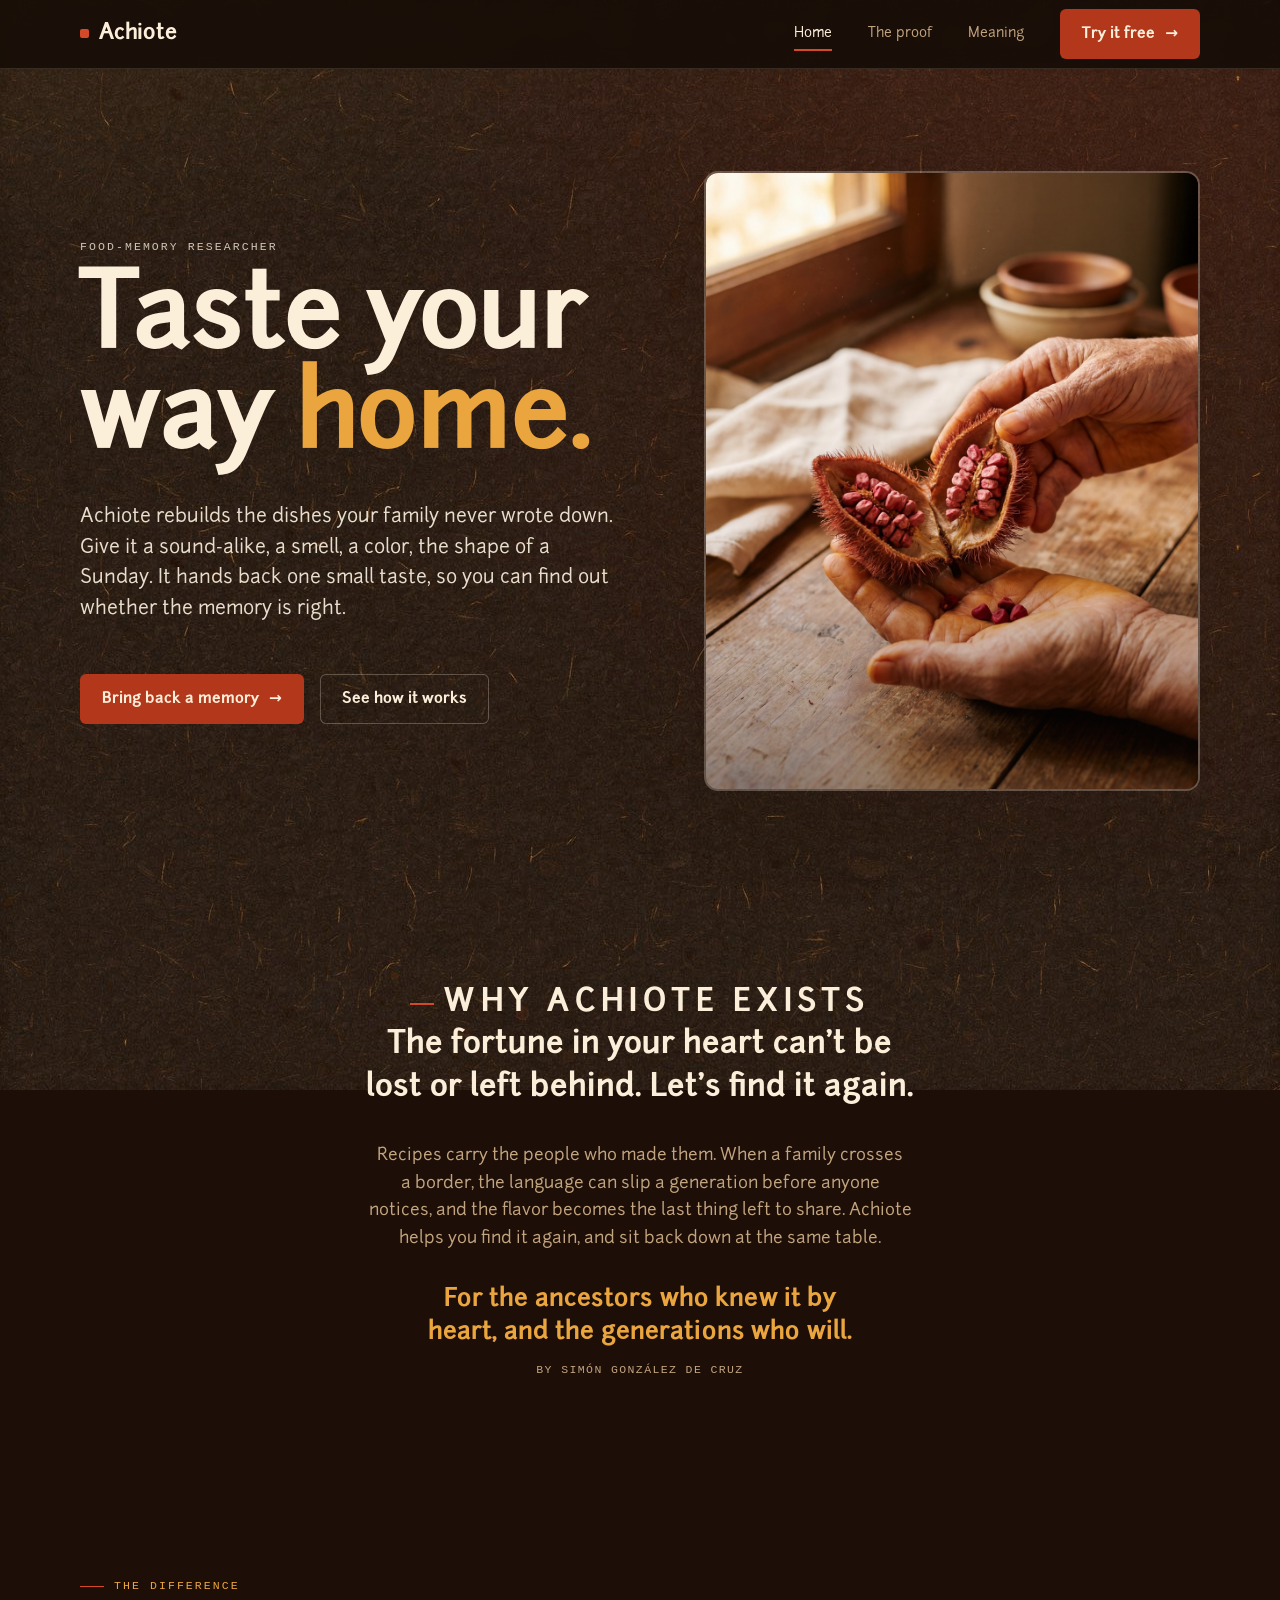
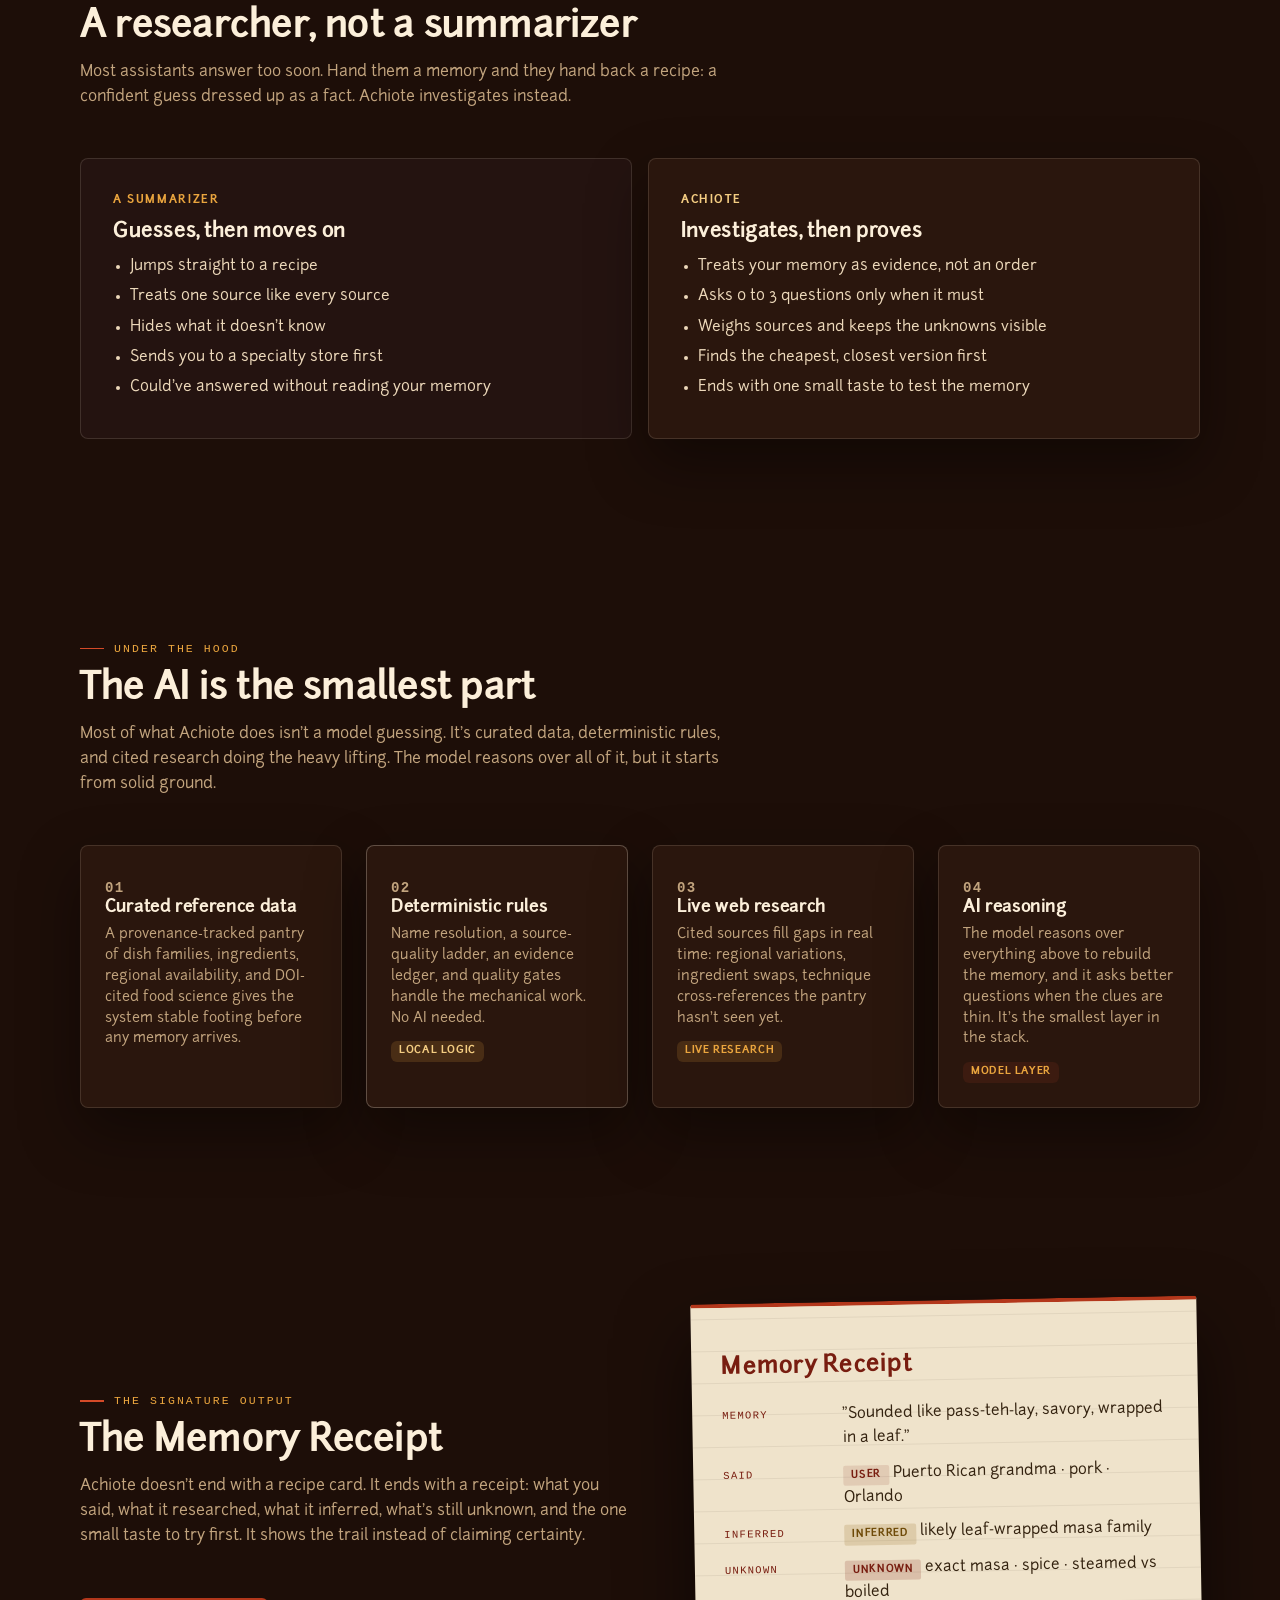
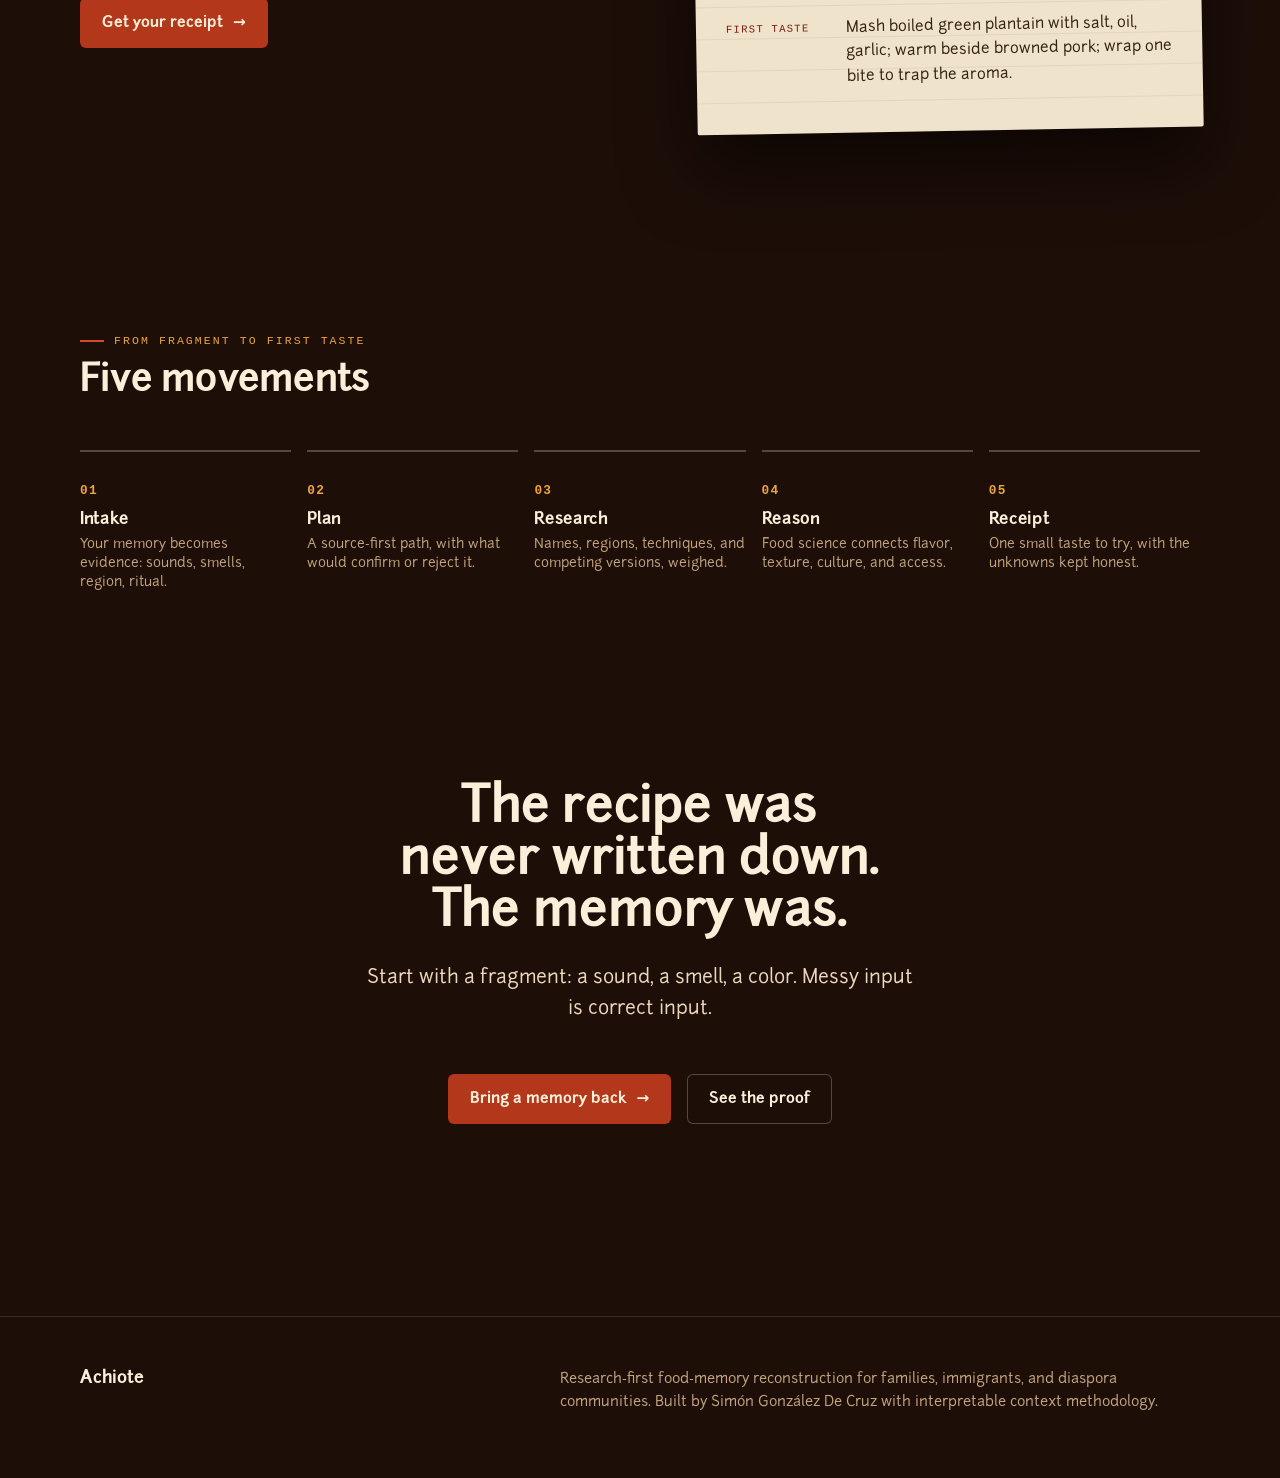
==== commit 64b49560: "Polish public demo UX and telemetry" ====
--- a/index.html
+++ b/index.html
@@ -59,23 +59,6 @@
       z-index: 2;
       background: linear-gradient(180deg, rgba(20,14,8,0) 55%, rgba(20,14,8,0.35) 100%);
     }
-    .hero-seal {
-      position: absolute;
-      z-index: 3;
-      left: -22px; bottom: 26px;
-      width: 116px; height: 116px;
-      display: grid; place-items: center; gap: 2px;
-      border: 1.5px solid var(--achiote-deep);
-      border-radius: var(--r-btn);
-      background: var(--text-0);
-      box-shadow: 0 0 0 4px rgba(179, 53, 26, 0.16), 0 18px 40px rgba(36,23,12,0.18);
-      color: var(--achiote-deep);
-      font-size: 0.66rem; font-weight: 700; letter-spacing: 0.18em;
-      line-height: 1.5; text-align: center; text-transform: uppercase;
-      transform: rotate(-8deg);
-    }
-    .hero-seal span { width: 5px; height: 5px; border-radius: 999px; background: var(--achiote); }
-
     /* Mission */
     .mission { text-align: center; }
     .mission p {
@@ -197,7 +180,6 @@
         </div>
         <div class="hero-figure">
           <img src="proof/images/achiote-hands.jpg" alt="A grandmother's hands opening an achiote pod, revealing the red seeds that color and flavor home kitchens." />
-          <div class="hero-seal" aria-hidden="true">Food<span></span>is<span></span>memory</div>
         </div>
       </div>
     </section>
@@ -338,6 +320,7 @@
       <p>Research-first food-memory reconstruction for families, immigrants, and diaspora communities. Built by Simón González De Cruz with interpretable context methodology.</p>
     </div>
   </footer>
+  <script src="site-telemetry.js?v=1" defer></script>
   <script src="reveal.js" defer></script>
 </body>
 </html>
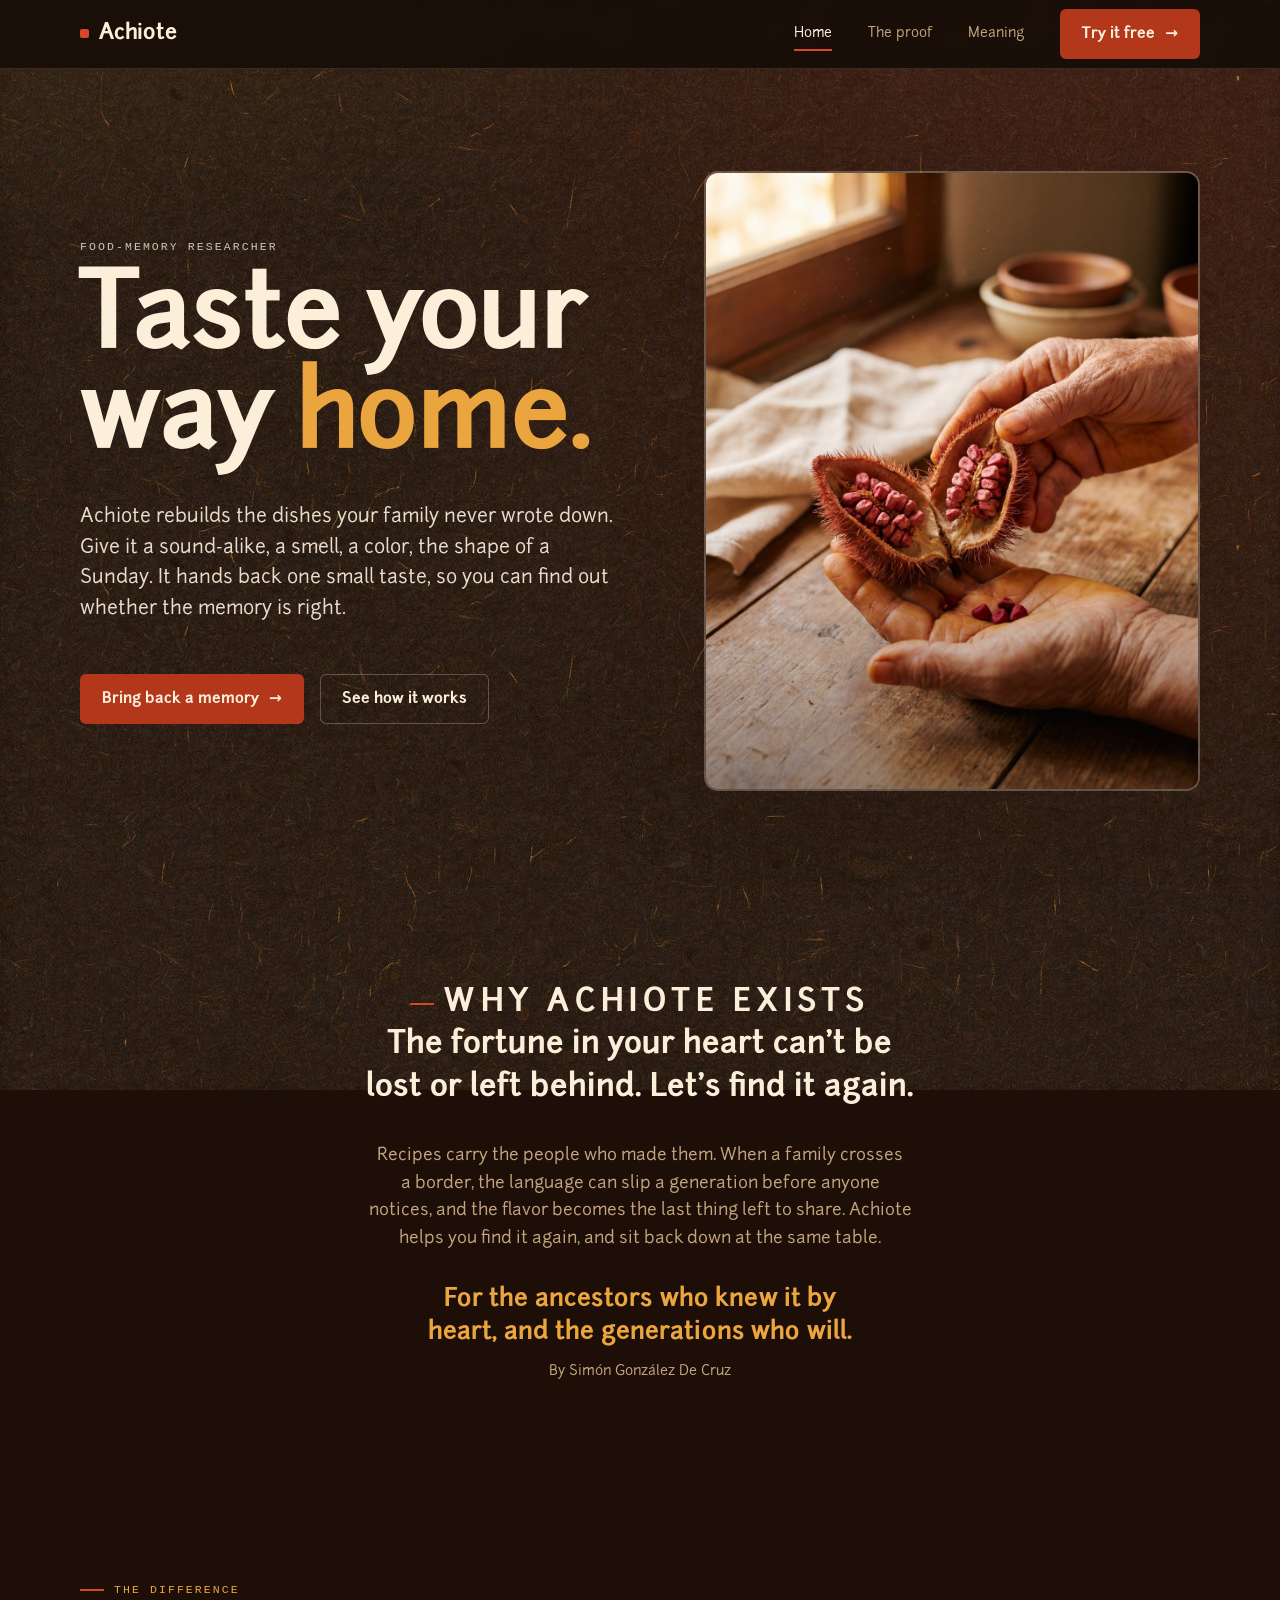
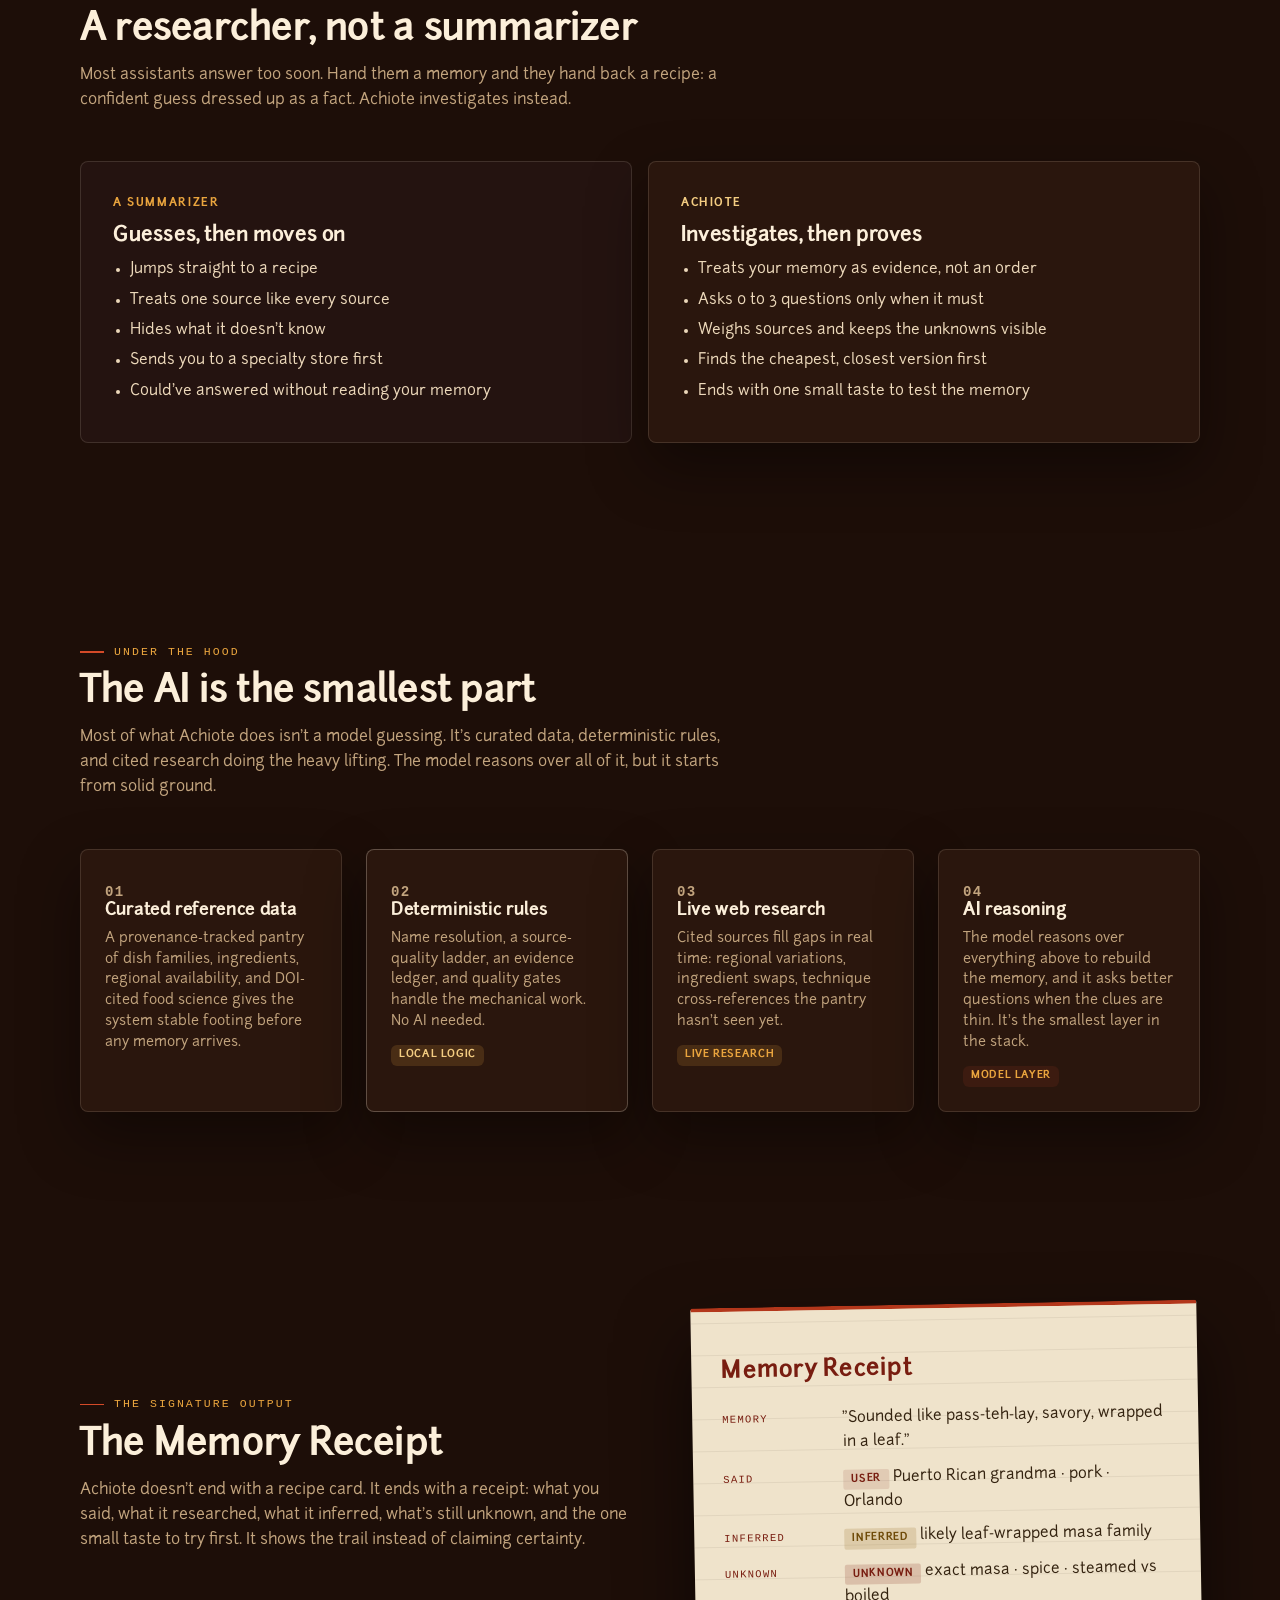
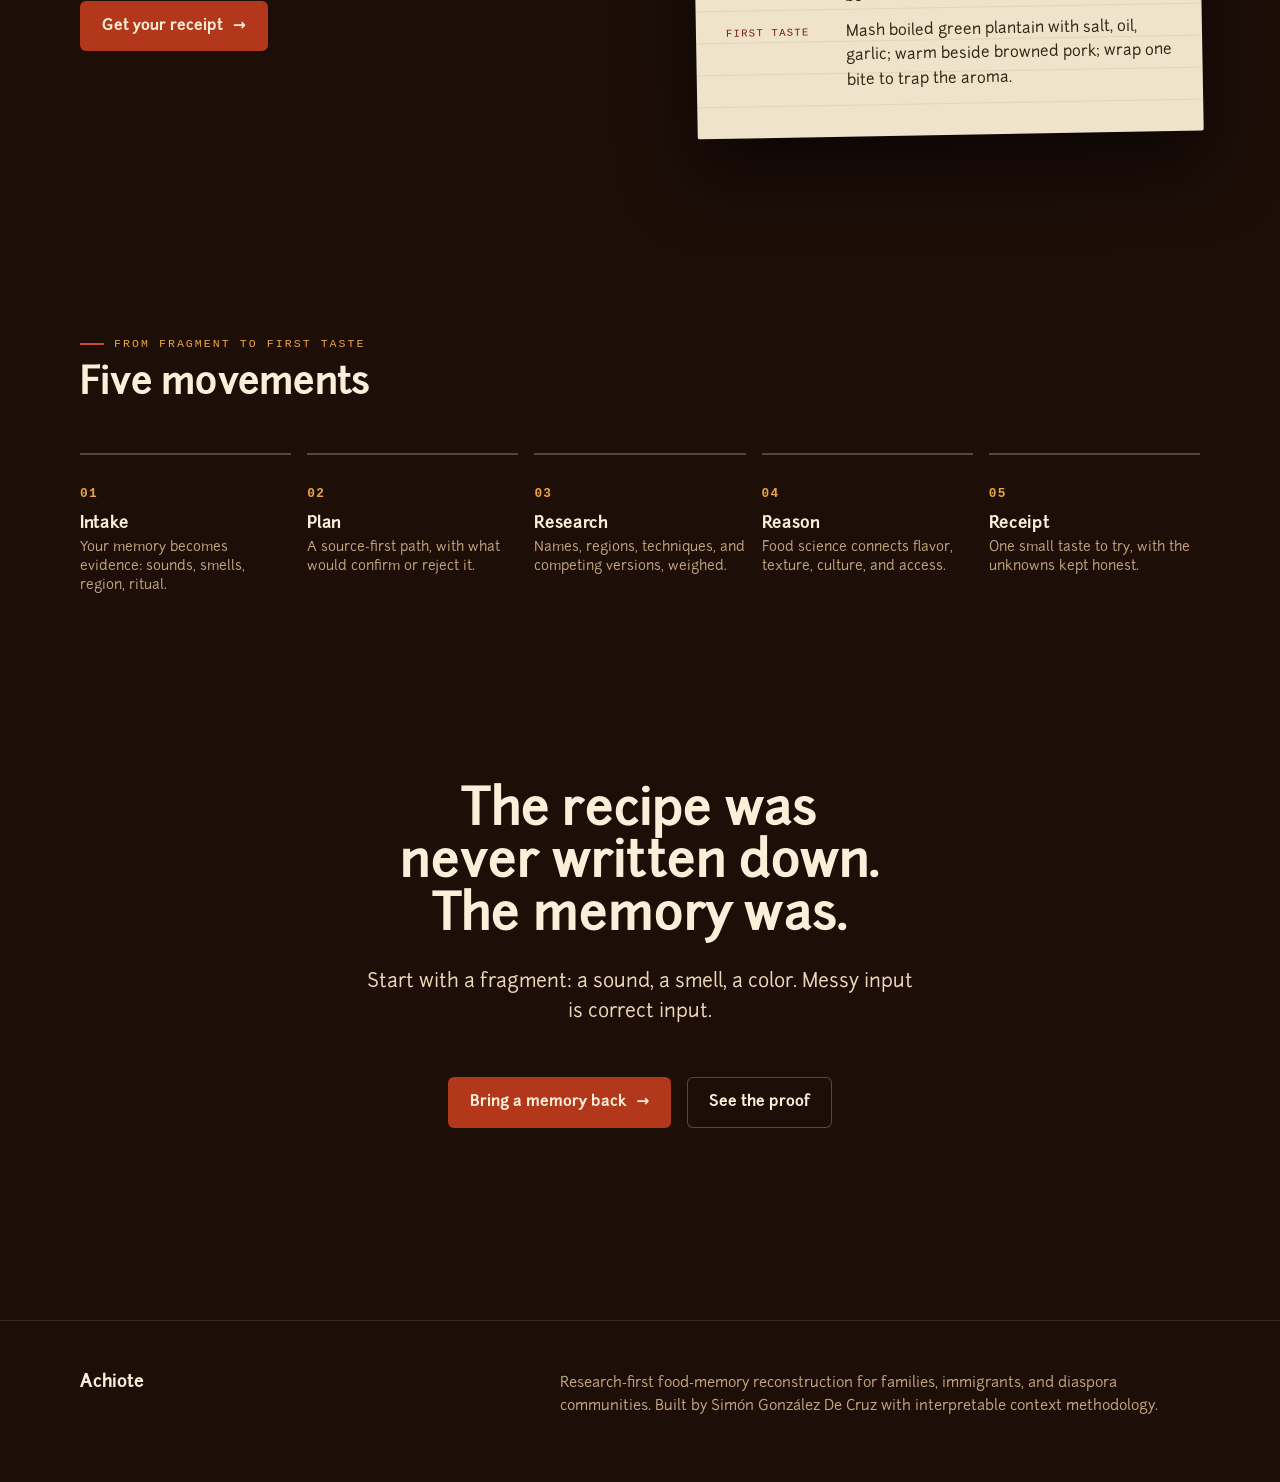
==== commit 32fc646e: "Align homepage signature typography" ====
--- a/index.html
+++ b/index.html
@@ -73,7 +73,7 @@
     }
     .mission p.mission-sub { max-width: 56ch; margin: var(--s6) auto 0; font-family: var(--font-body); font-weight: 400; font-size: 1.0625rem; line-height: 1.62; color: var(--text-2); }
     .mission .signoff { margin-top: var(--s6); font-family: var(--font-display); font-weight: 700; font-size: clamp(1.2rem, 2.6vw, 1.55rem); letter-spacing: 0.005em; color: var(--gold); line-height: 1.32; text-wrap: balance; }
-    .mission .credit { margin-top: var(--s3); font-family: var(--font-mono); font-size: 0.72rem; font-weight: 500; letter-spacing: 0.12em; text-transform: uppercase; color: var(--text-2); }
+    .mission .credit { margin-top: var(--s3); font-family: var(--font-body); font-size: var(--step--1); font-weight: 400; letter-spacing: 0; text-transform: none; color: var(--text-2); }
 
     /* Contrast: summarizer vs researcher */
     .contrast { display: grid; grid-template-columns: 1fr 1fr; gap: var(--s4); margin-top: var(--s7); }
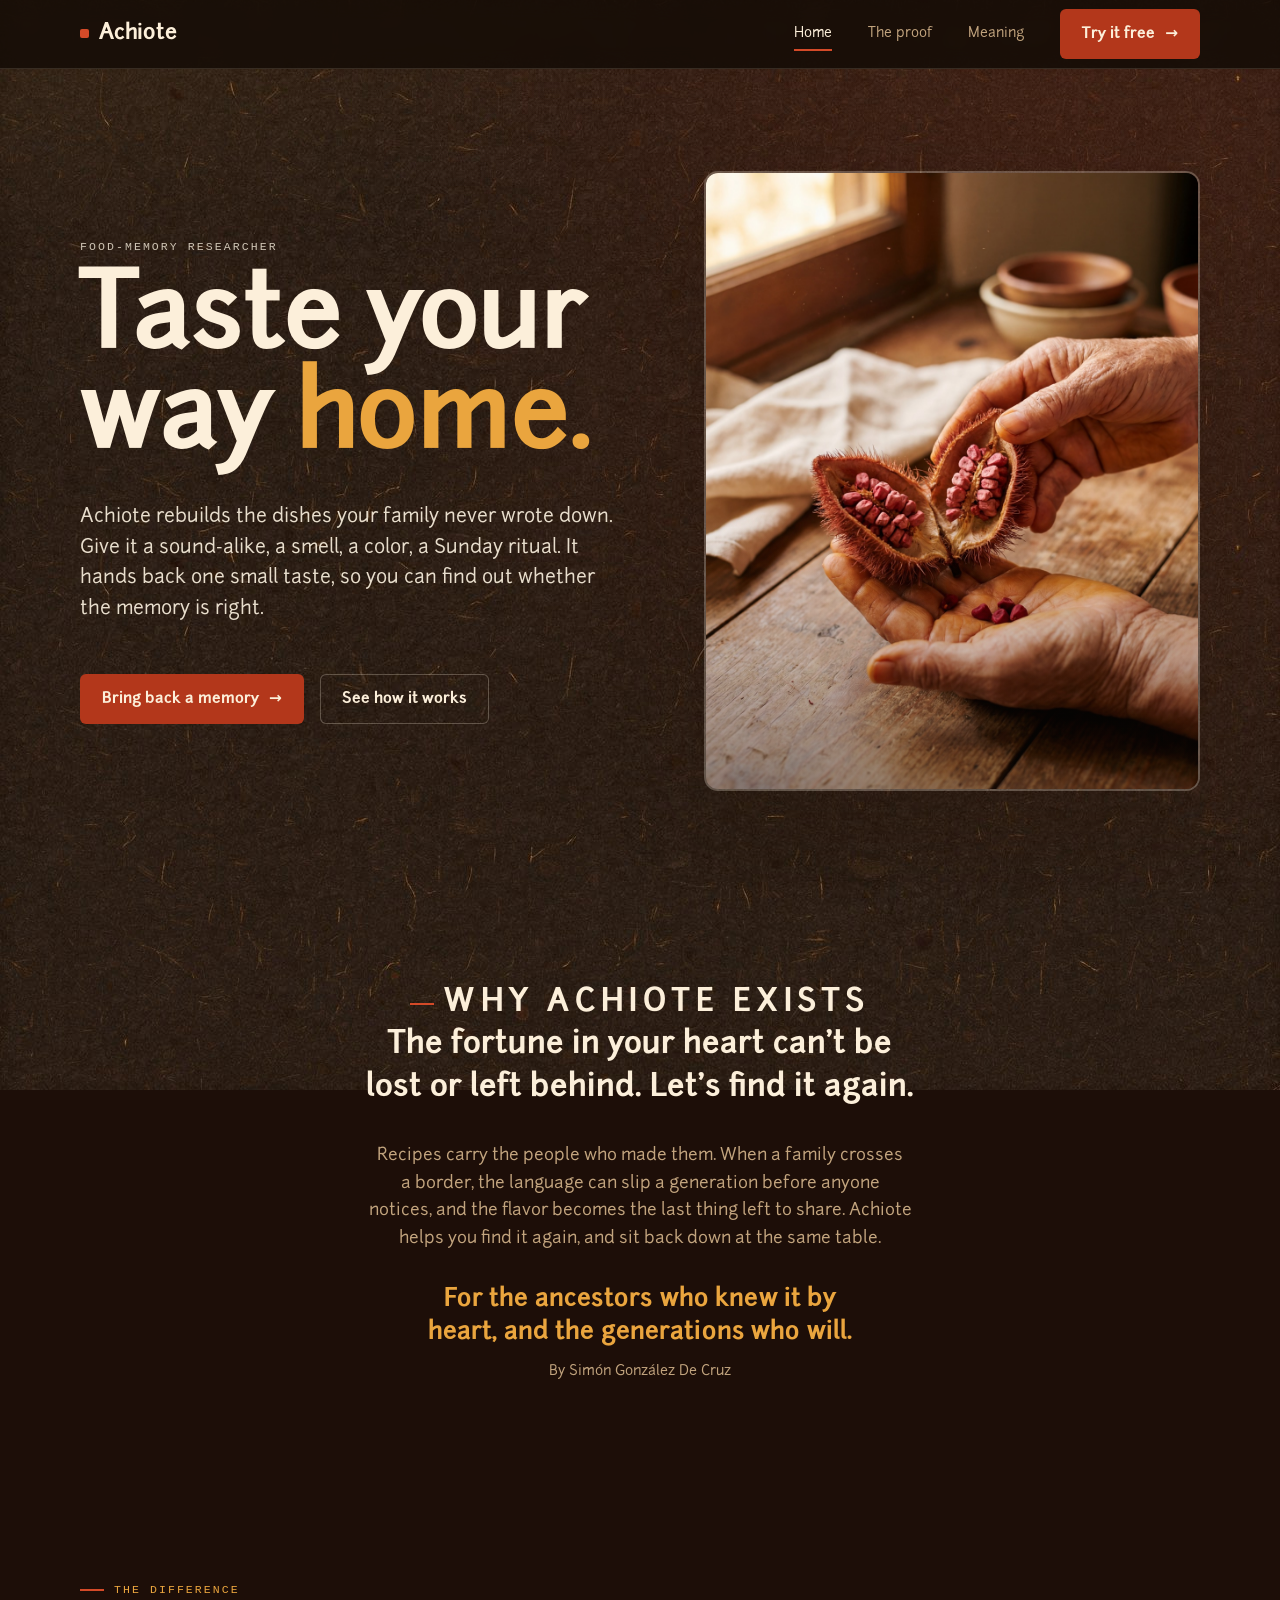
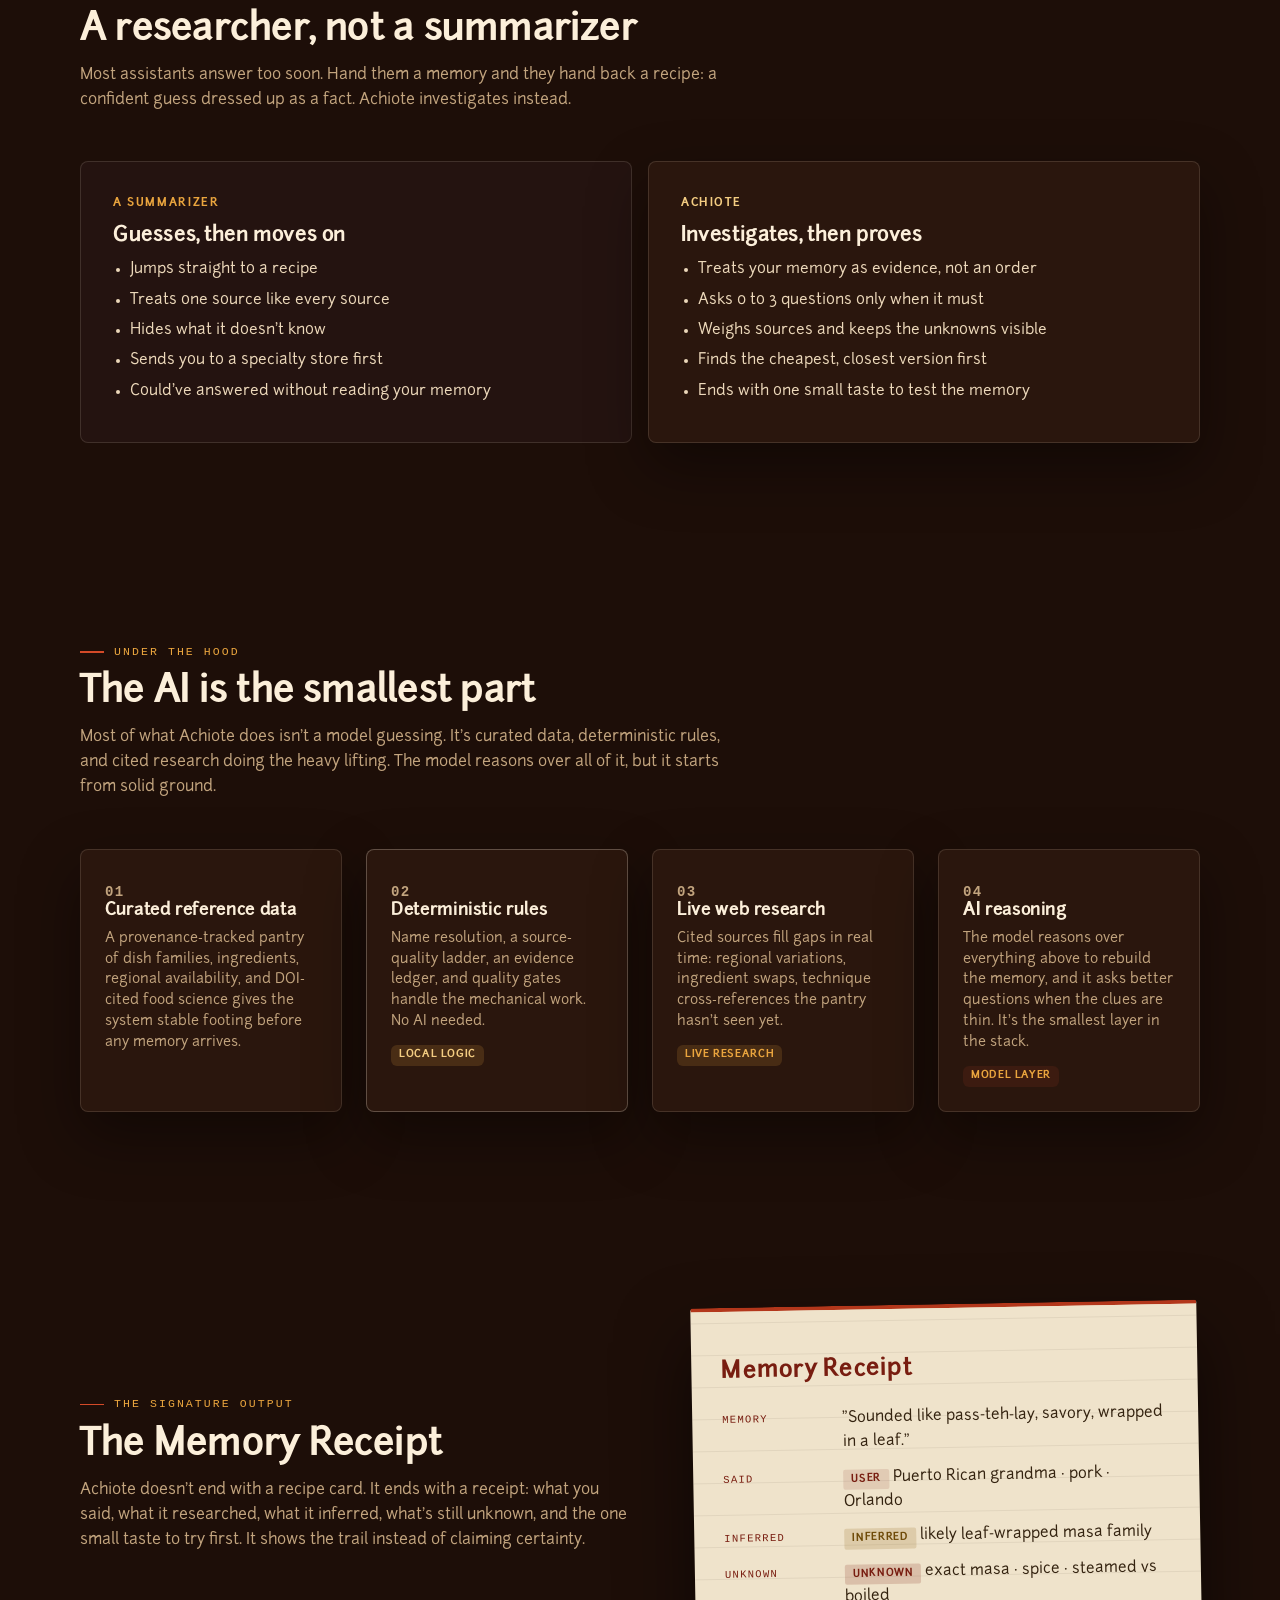
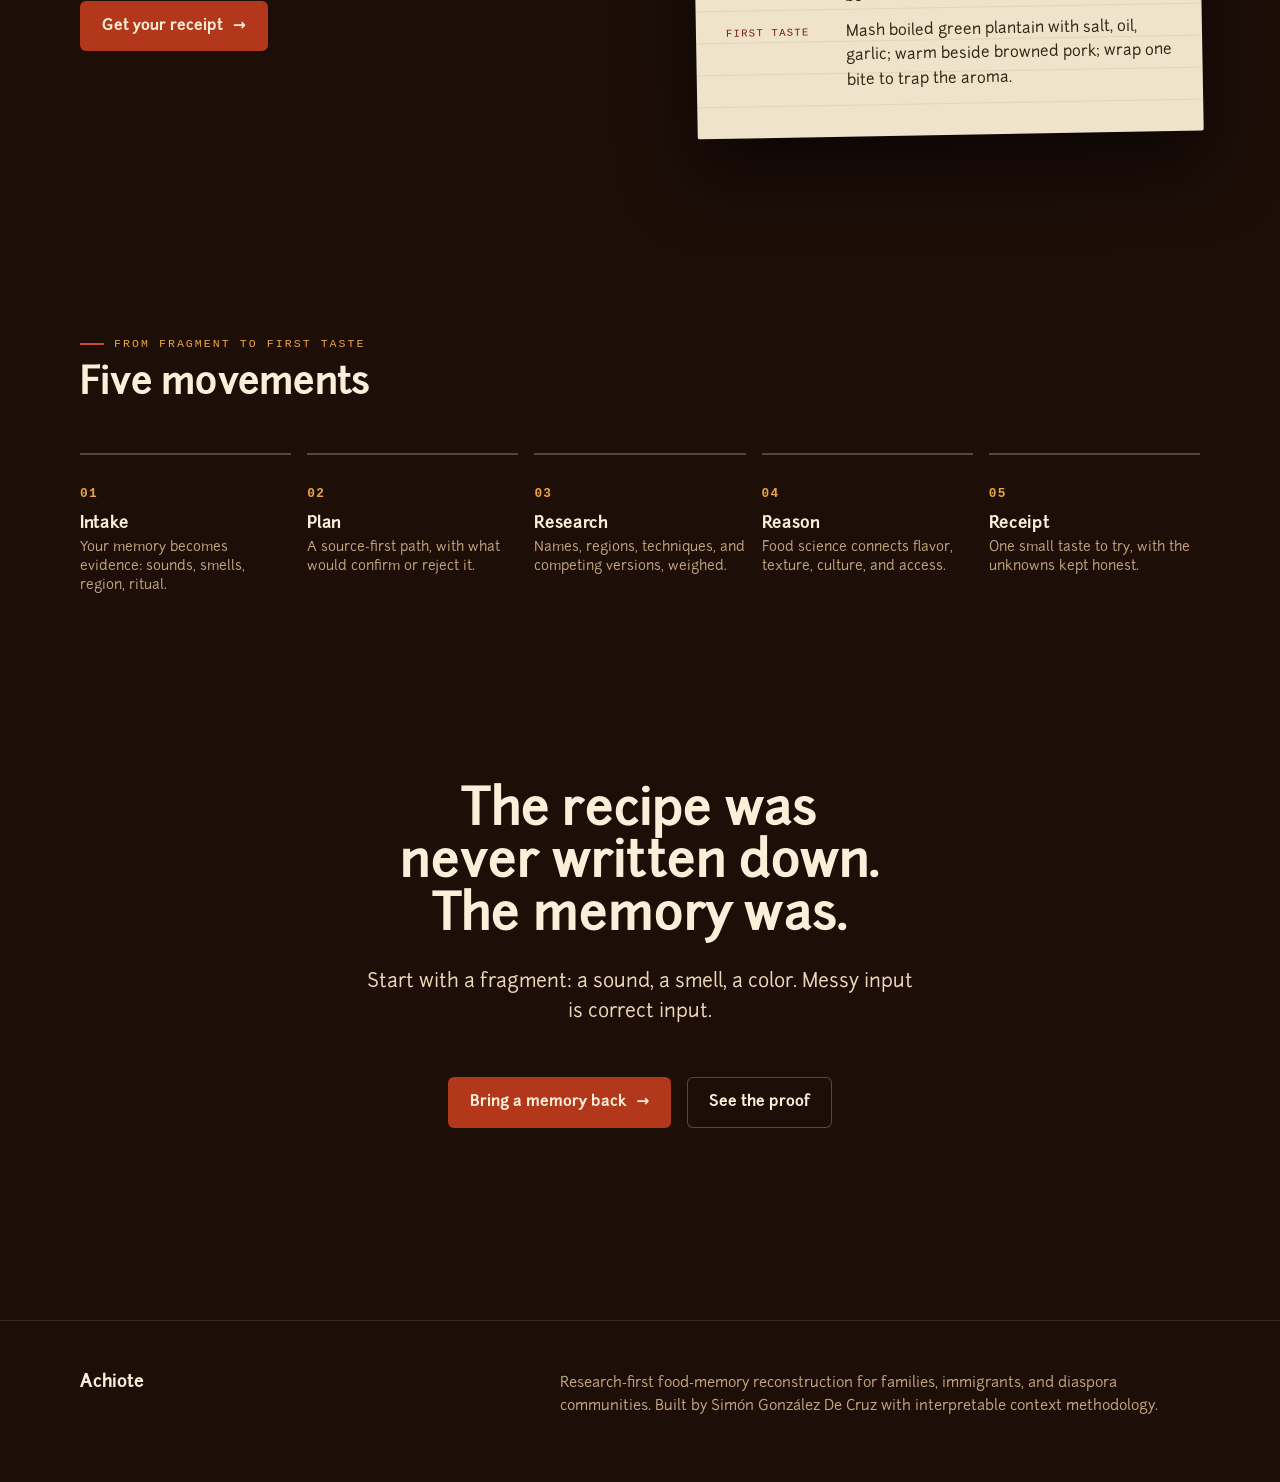
==== commit e20cfe5b: "Homepage copy: 'the shape of a Sunday' -> 'a Sunday ritual' (warmer, more concrete) Co-Authored-By: " ====
--- a/index.html
+++ b/index.html
@@ -11,6 +11,22 @@
   <meta property="og:type" content="website" />
   <meta property="og:url" content="https://achiote.kyanitelabs.tech/" />
   <meta property="og:image" content="https://achiote.kyanitelabs.tech/og-image.jpg" />
+  <meta name="twitter:card" content="summary_large_image" />
+  <meta name="twitter:title" content="Achiote: bring a memory back to the table" />
+  <meta name="twitter:description" content="A food-memory researcher that investigates what you remember instead of guessing a recipe." />
+  <meta name="twitter:image" content="https://achiote.kyanitelabs.tech/og-image.jpg" />
+  <script type="application/ld+json">
+  {
+    "@context": "https://schema.org",
+    "@type": "SoftwareApplication",
+    "name": "Achiote",
+    "applicationCategory": "ReferenceApplication",
+    "operatingSystem": "Any AI workspace that supports project files",
+    "url": "https://achiote.kyanitelabs.tech/",
+    "description": "A folder-based AI food-memory researcher. Drop it into a Claude project and it investigates a half-remembered family dish from a sound-alike, a smell, or a color, then gives you one small taste to test the memory.",
+    "offers": { "@type": "Offer", "price": "0", "priceCurrency": "USD" }
+  }
+  </script>
   <link rel="icon" href="proof/favicon.svg" />
   <link rel="preload" href="proof/fonts/junction-bold.woff2" as="font" type="font/woff2" crossorigin>
   <link rel="preload" href="proof/images/bg-texture.jpg?v=2" as="image">
@@ -172,7 +188,7 @@
         <div>
           <p class="eyebrow">Food-memory researcher</p>
           <h1>Taste your<br />way <em>home.</em></h1>
-          <p class="lead">Achiote rebuilds the dishes your family never wrote down. Give it a sound-alike, a smell, a color, the shape of a Sunday. It hands back one small taste, so you can find out whether the memory is right.</p>
+          <p class="lead">Achiote rebuilds the dishes your family never wrote down. Give it a sound-alike, a smell, a color, a Sunday ritual. It hands back one small taste, so you can find out whether the memory is right.</p>
           <div class="hero-cta">
             <a class="btn btn-primary" href="app.html">Bring back a memory <span class="arrow" aria-hidden="true">&rarr;</span></a>
             <a class="btn btn-ghost" href="#how">See how it works</a>
